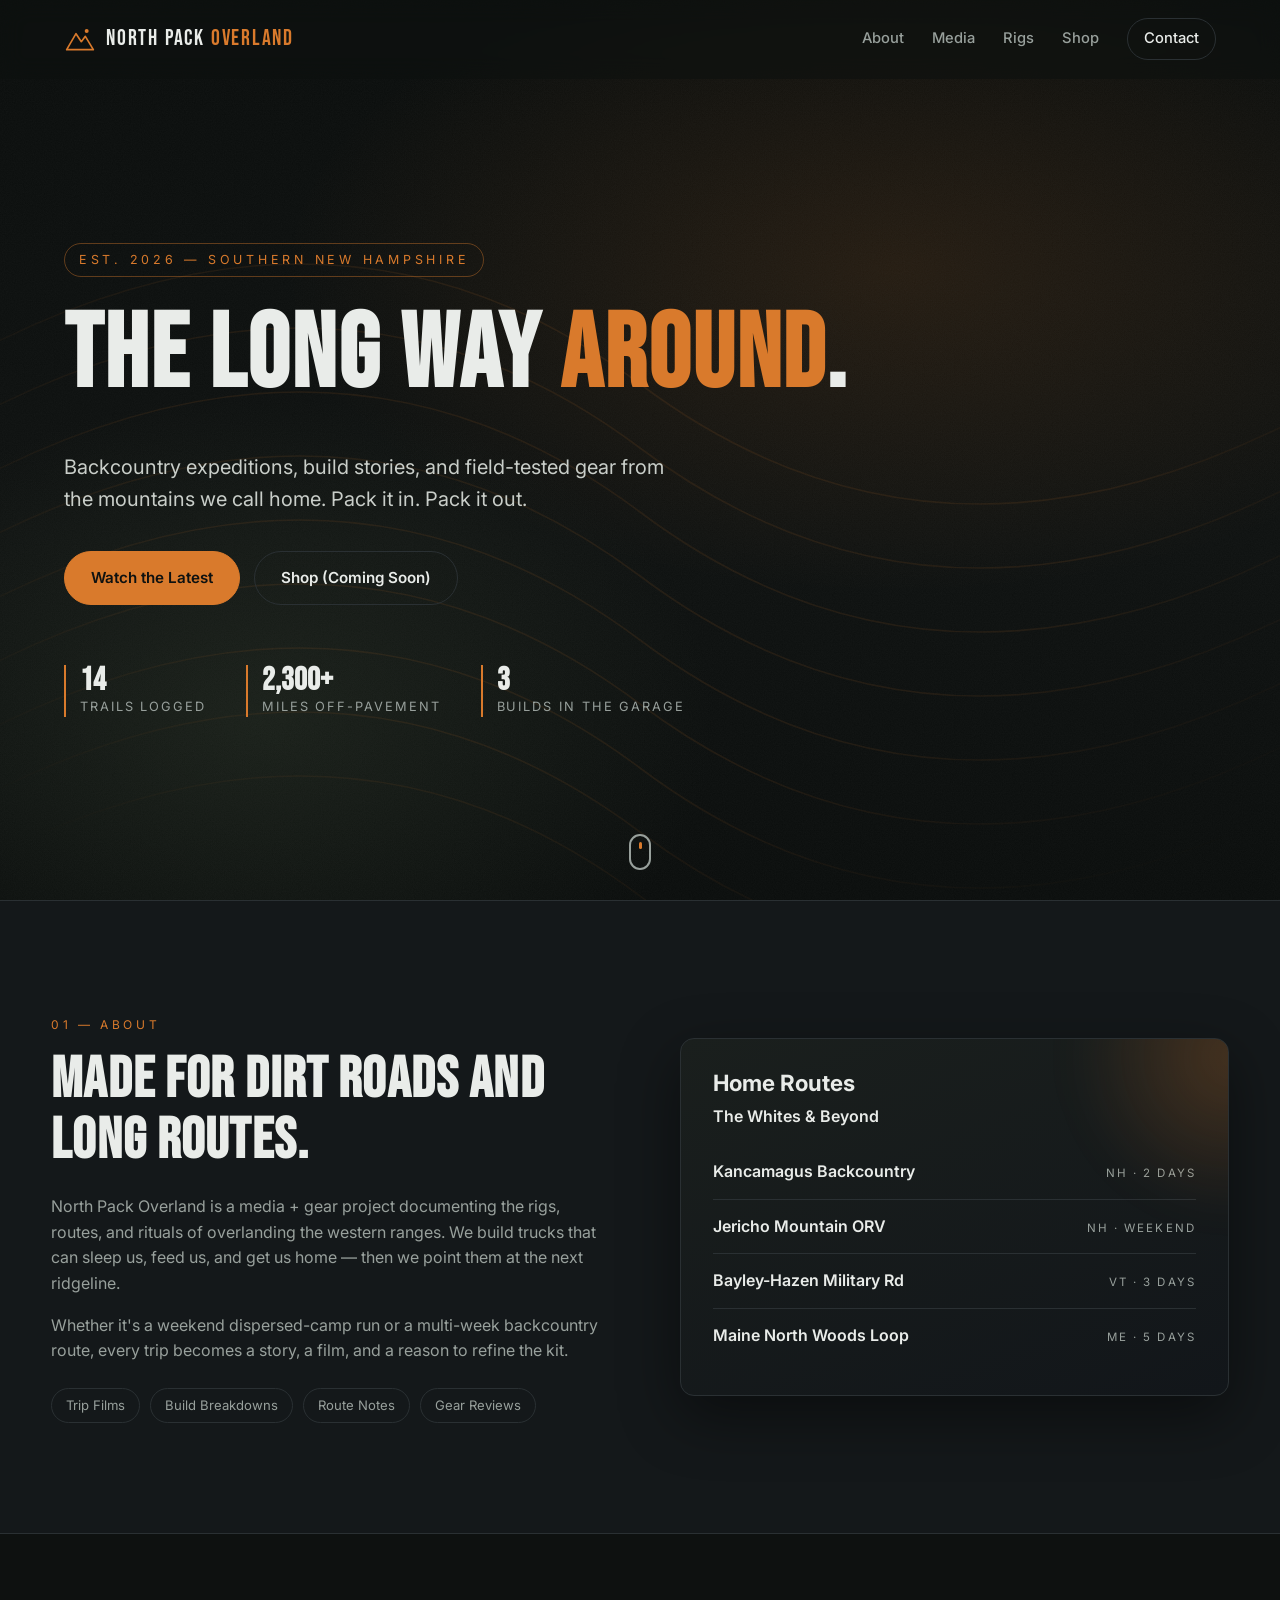
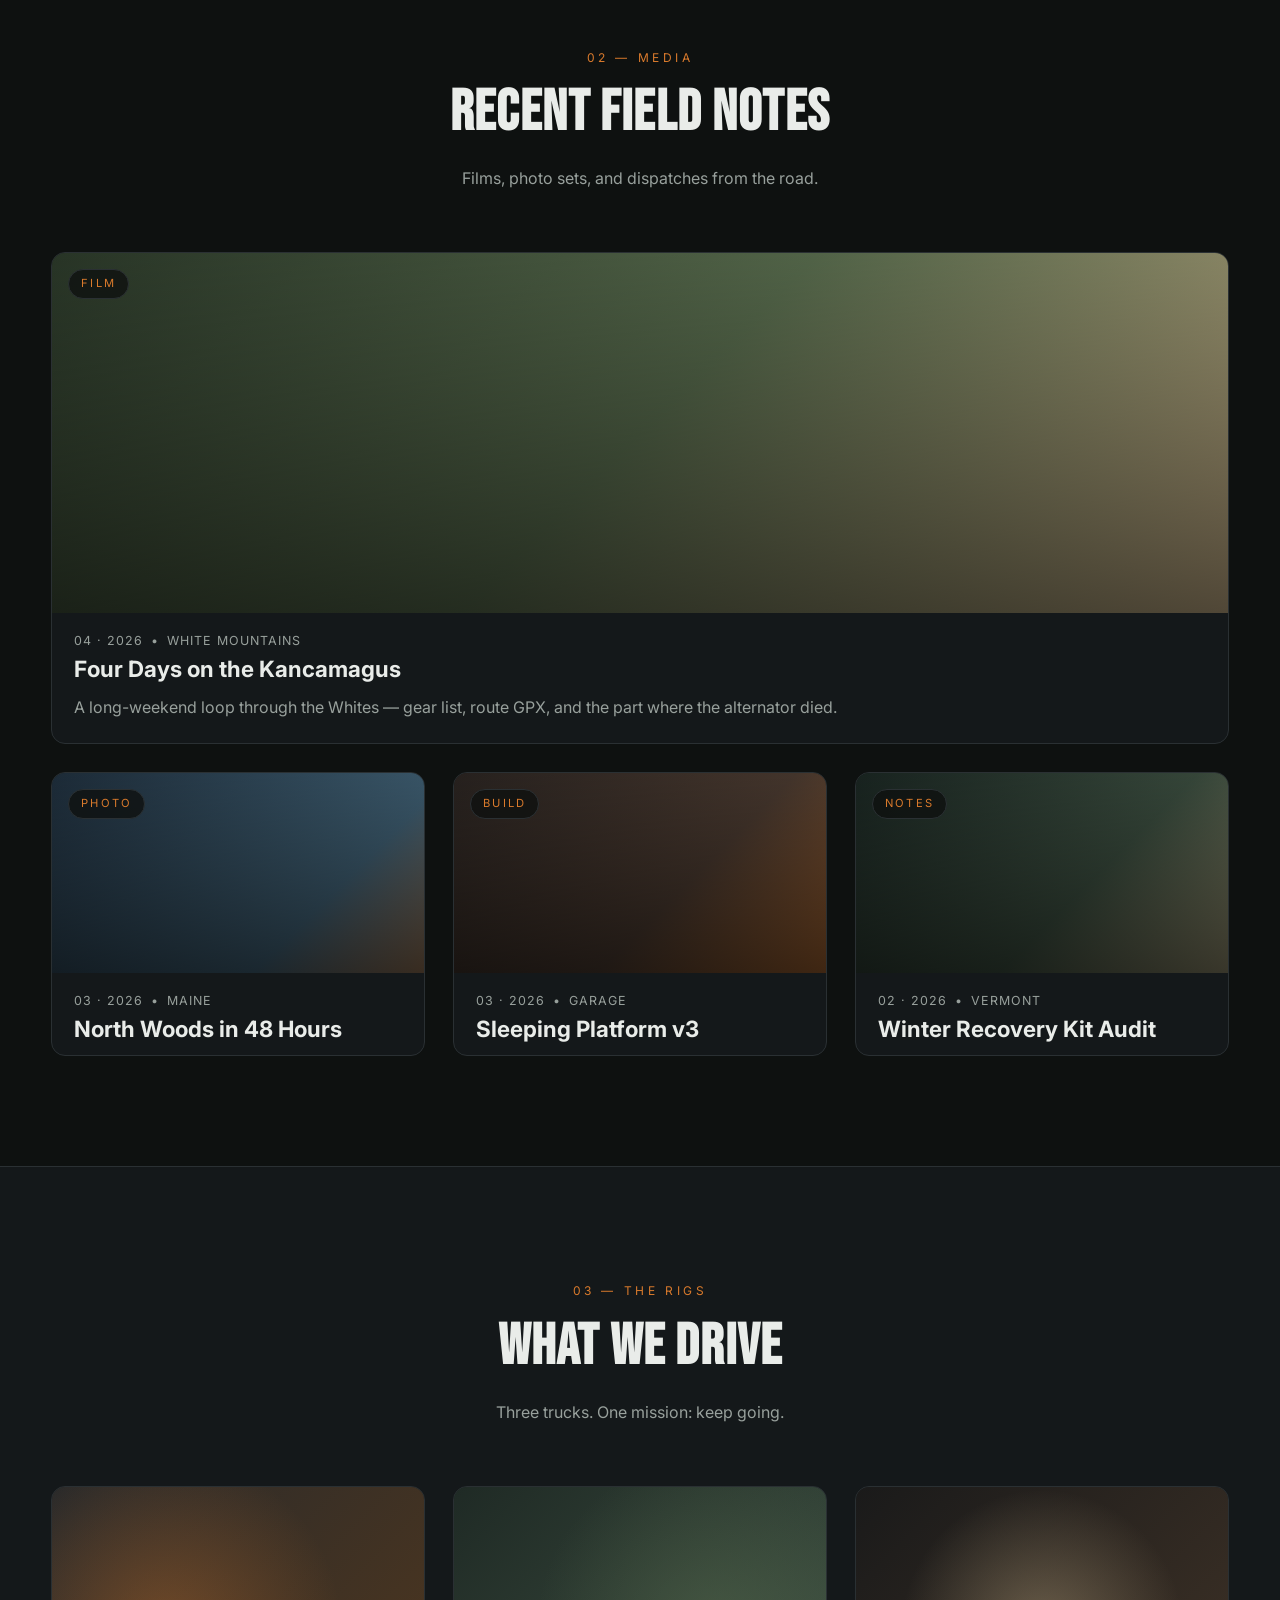
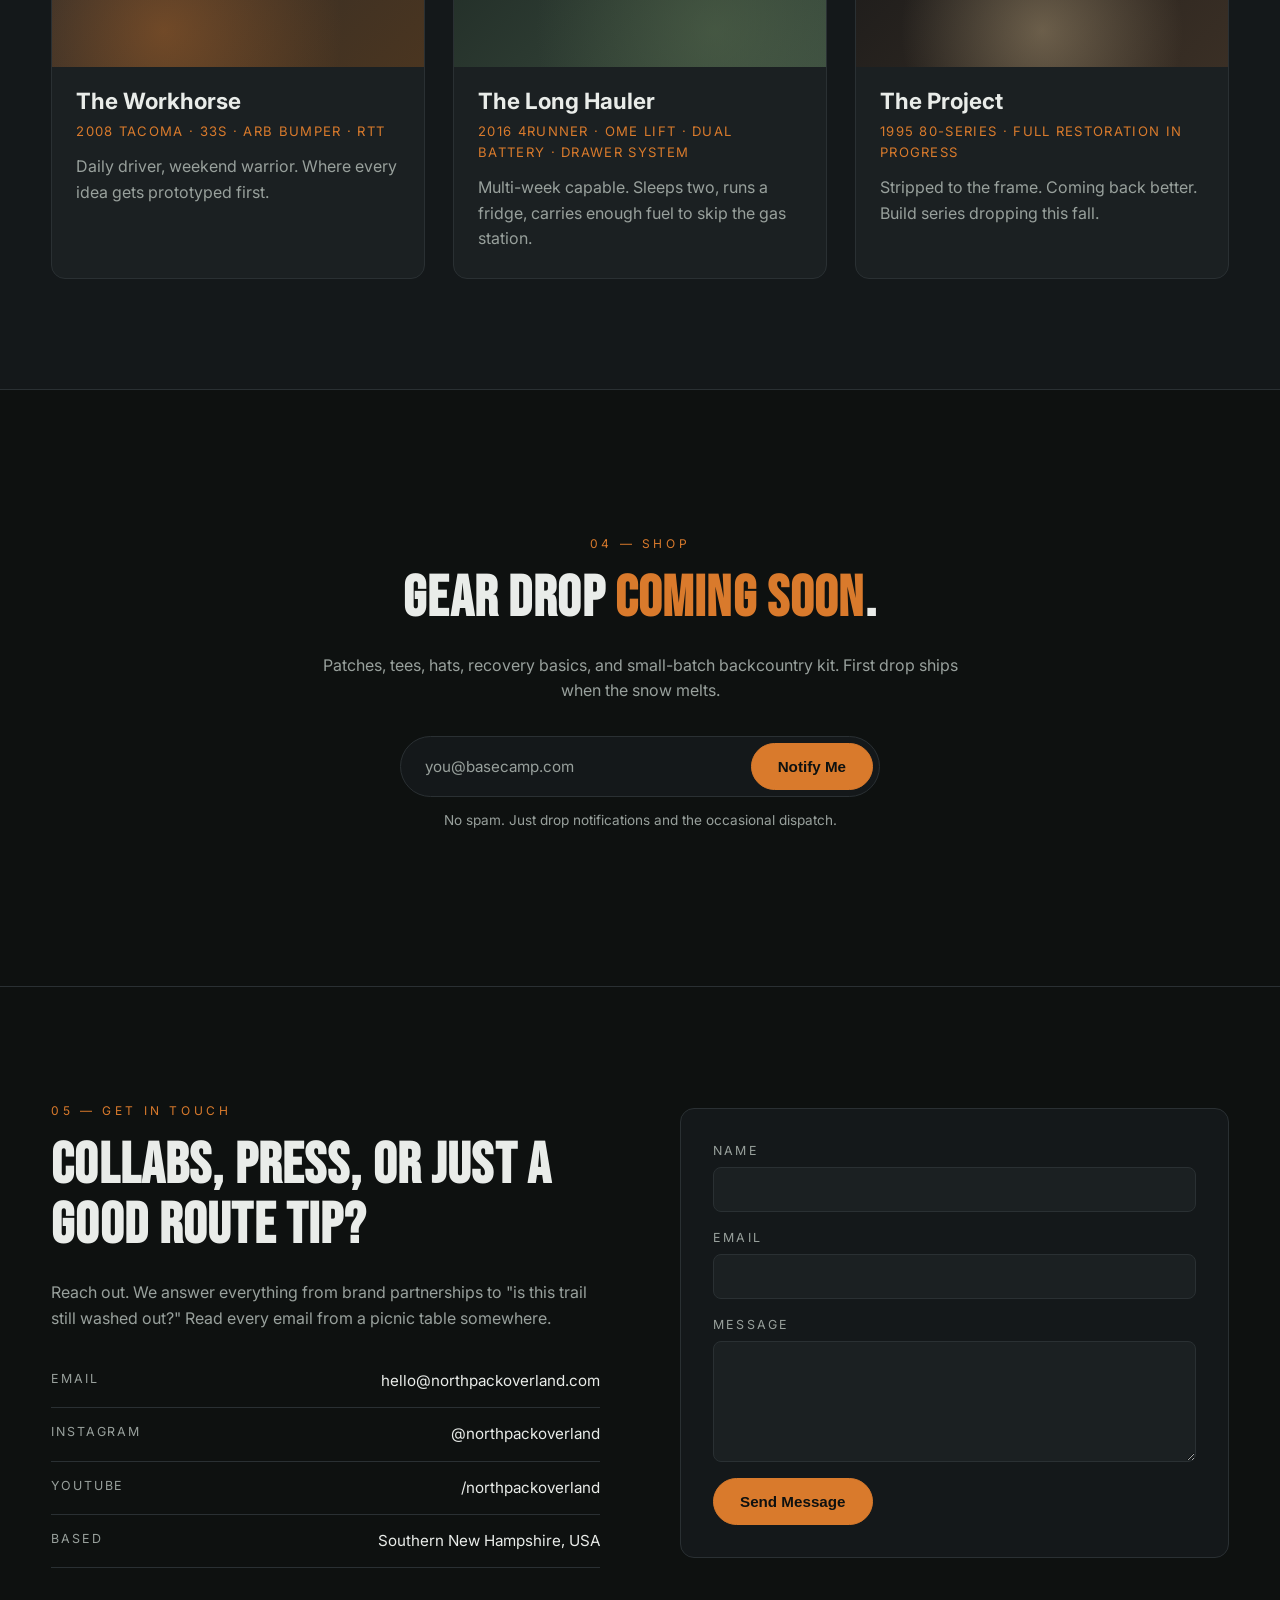
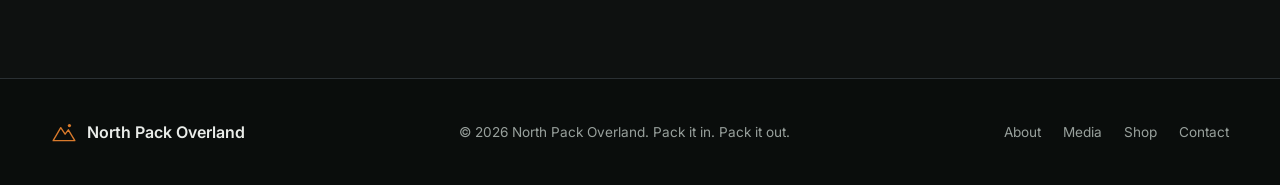
==== index.html @ 8a7bd1a6 "Replace live status card with static Home Routes list Remove the 'Currently Out On' card from the ab" ====
<!DOCTYPE html>
<html lang="en">
<head>
  <meta charset="UTF-8" />
  <meta name="viewport" content="width=device-width, initial-scale=1.0" />
  <title>North Pack Overland — Built for the Backcountry</title>
  <meta name="description" content="North Pack Overland — overlanding, offroad media, builds, and gear. Rigs built for the long way around." />
  <link rel="preconnect" href="https://fonts.googleapis.com">
  <link rel="preconnect" href="https://fonts.gstatic.com" crossorigin>
  <link href="https://fonts.googleapis.com/css2?family=Bebas+Neue&family=Inter:wght@400;500;600;700&display=swap" rel="stylesheet">
  <link rel="stylesheet" href="styles.css" />
</head>
<body>
  <header class="nav">
    <a href="#top" class="brand">
      <svg class="brand-mark" viewBox="0 0 48 48" aria-hidden="true">
        <polygon points="4,40 18,16 26,28 32,20 44,40" fill="none" stroke="currentColor" stroke-width="2.5" stroke-linejoin="round"/>
        <circle cx="34" cy="12" r="3" fill="currentColor"/>
      </svg>
      <span class="brand-text">North Pack <em>Overland</em></span>
    </a>
    <nav class="nav-links">
      <a href="#about">About</a>
      <a href="#media">Media</a>
      <a href="#rigs">Rigs</a>
      <a href="#shop">Shop</a>
      <a href="#contact" class="nav-cta">Contact</a>
    </nav>
    <button class="nav-toggle" aria-label="Toggle navigation" aria-expanded="false">
      <span></span><span></span><span></span>
    </button>
  </header>

  <main id="top">
    <section class="hero">
      <div class="hero-topo" aria-hidden="true"></div>
      <div class="hero-grain" aria-hidden="true"></div>
      <div class="hero-inner">
        <span class="eyebrow">Est. 2026 — Southern New Hampshire</span>
        <h1>The long way <span class="accent">around</span>.</h1>
        <p class="lede">
          Backcountry expeditions, build stories, and field-tested gear from the
          mountains we call home. Pack it in. Pack it out.
        </p>
        <div class="hero-cta">
          <a href="#media" class="btn btn-primary">Watch the Latest</a>
          <a href="#shop" class="btn btn-ghost">Shop (Coming Soon)</a>
        </div>
        <div class="hero-stats">
          <div><strong>14</strong><span>Trails Logged</span></div>
          <div><strong>2,300+</strong><span>Miles Off-Pavement</span></div>
          <div><strong>3</strong><span>Builds in the Garage</span></div>
        </div>
      </div>
      <a href="#about" class="scroll-cue" aria-label="Scroll down">
        <span></span>
      </a>
    </section>

    <section id="about" class="about">
      <div class="container two-col">
        <div>
          <span class="section-tag">01 — About</span>
          <h2>Made for dirt roads and long routes.</h2>
          <p>
            North Pack Overland is a media + gear project documenting the
            rigs, routes, and rituals of overlanding the western ranges.
            We build trucks that can sleep us, feed us, and get us home —
            then we point them at the next ridgeline.
          </p>
          <p>
            Whether it's a weekend dispersed-camp run or a multi-week
            backcountry route, every trip becomes a story, a film, and a
            reason to refine the kit.
          </p>
          <ul class="pill-list">
            <li>Trip Films</li>
            <li>Build Breakdowns</li>
            <li>Route Notes</li>
            <li>Gear Reviews</li>
          </ul>
        </div>
        <div class="about-card">
          <div class="card-glow"></div>
          <h3>Home Routes</h3>
          <p class="card-route">The Whites &amp; Beyond</p>
          <ul class="route-list">
            <li>
              <span class="route-name">Kancamagus Backcountry</span>
              <span class="route-meta">NH · 2 days</span>
            </li>
            <li>
              <span class="route-name">Jericho Mountain ORV</span>
              <span class="route-meta">NH · weekend</span>
            </li>
            <li>
              <span class="route-name">Bayley-Hazen Military Rd</span>
              <span class="route-meta">VT · 3 days</span>
            </li>
            <li>
              <span class="route-name">Maine North Woods Loop</span>
              <span class="route-meta">ME · 5 days</span>
            </li>
          </ul>
        </div>
      </div>
    </section>

    <section id="media" class="media">
      <div class="container">
        <div class="section-head">
          <span class="section-tag">02 — Media</span>
          <h2>Recent Field Notes</h2>
          <p>Films, photo sets, and dispatches from the road.</p>
        </div>
        <div class="media-grid">
          <article class="media-card feat">
            <div class="media-thumb thumb-1"><span class="badge">Film</span></div>
            <div class="media-meta">
              <span>04 · 2026</span><span>•</span><span>White Mountains</span>
            </div>
            <h3>Four Days on the Kancamagus</h3>
            <p>A long-weekend loop through the Whites — gear list, route GPX, and the part where the alternator died.</p>
          </article>
          <article class="media-card">
            <div class="media-thumb thumb-2"><span class="badge">Photo</span></div>
            <div class="media-meta"><span>03 · 2026</span><span>•</span><span>Maine</span></div>
            <h3>North Woods in 48 Hours</h3>
          </article>
          <article class="media-card">
            <div class="media-thumb thumb-3"><span class="badge">Build</span></div>
            <div class="media-meta"><span>03 · 2026</span><span>•</span><span>Garage</span></div>
            <h3>Sleeping Platform v3</h3>
          </article>
          <article class="media-card">
            <div class="media-thumb thumb-4"><span class="badge">Notes</span></div>
            <div class="media-meta"><span>02 · 2026</span><span>•</span><span>Vermont</span></div>
            <h3>Winter Recovery Kit Audit</h3>
          </article>
        </div>
      </div>
    </section>

    <section id="rigs" class="rigs">
      <div class="container">
        <div class="section-head">
          <span class="section-tag">03 — The Rigs</span>
          <h2>What We Drive</h2>
          <p>Three trucks. One mission: keep going.</p>
        </div>
        <div class="rigs-grid">
          <article class="rig">
            <div class="rig-art rig-art-1"></div>
            <h3>The Workhorse</h3>
            <p class="rig-spec">2008 Tacoma · 33s · ARB Bumper · RTT</p>
            <p>Daily driver, weekend warrior. Where every idea gets prototyped first.</p>
          </article>
          <article class="rig">
            <div class="rig-art rig-art-2"></div>
            <h3>The Long Hauler</h3>
            <p class="rig-spec">2016 4Runner · OME Lift · Dual Battery · Drawer System</p>
            <p>Multi-week capable. Sleeps two, runs a fridge, carries enough fuel to skip the gas station.</p>
          </article>
          <article class="rig">
            <div class="rig-art rig-art-3"></div>
            <h3>The Project</h3>
            <p class="rig-spec">1995 80-Series · Full Restoration In Progress</p>
            <p>Stripped to the frame. Coming back better. Build series dropping this fall.</p>
          </article>
        </div>
      </div>
    </section>

    <section id="shop" class="shop">
      <div class="container">
        <div class="shop-inner">
          <span class="section-tag">04 — Shop</span>
          <h2>Gear Drop <span class="accent">Coming Soon</span>.</h2>
          <p>
            Patches, tees, hats, recovery basics, and small-batch
            backcountry kit. First drop ships when the snow melts.
          </p>
          <form class="signup" id="signup-form" novalidate>
            <label for="email-input" class="visually-hidden">Email</label>
            <input id="email-input" type="email" placeholder="you@basecamp.com" required />
            <button type="submit" class="btn btn-primary">Notify Me</button>
          </form>
          <p class="signup-note" id="signup-note">No spam. Just drop notifications and the occasional dispatch.</p>
        </div>
      </div>
    </section>

    <section id="contact" class="contact">
      <div class="container two-col">
        <div>
          <span class="section-tag">05 — Get In Touch</span>
          <h2>Collabs, press, or just a good route tip?</h2>
          <p>
            Reach out. We answer everything from brand partnerships to
            "is this trail still washed out?" Read every email from a
            picnic table somewhere.
          </p>
          <ul class="contact-list">
            <li><span>Email</span><a href="mailto:hello@northpackoverland.com">hello@northpackoverland.com</a></li>
            <li><span>Instagram</span><a href="#">@northpackoverland</a></li>
            <li><span>YouTube</span><a href="#">/northpackoverland</a></li>
            <li><span>Based</span><span>Southern New Hampshire, USA</span></li>
          </ul>
        </div>
        <form class="contact-form" novalidate>
          <label>Name<input type="text" name="name" required /></label>
          <label>Email<input type="email" name="email" required /></label>
          <label>Message<textarea name="message" rows="5" required></textarea></label>
          <button type="submit" class="btn btn-primary">Send Message</button>
        </form>
      </div>
    </section>
  </main>

  <footer class="footer">
    <div class="container footer-inner">
      <div class="footer-brand">
        <svg class="brand-mark" viewBox="0 0 48 48" aria-hidden="true">
          <polygon points="4,40 18,16 26,28 32,20 44,40" fill="none" stroke="currentColor" stroke-width="2.5" stroke-linejoin="round"/>
          <circle cx="34" cy="12" r="3" fill="currentColor"/>
        </svg>
        <span>North Pack Overland</span>
      </div>
      <p>© <span id="year"></span> North Pack Overland. Pack it in. Pack it out.</p>
      <div class="footer-links">
        <a href="#about">About</a>
        <a href="#media">Media</a>
        <a href="#shop">Shop</a>
        <a href="#contact">Contact</a>
      </div>
    </div>
  </footer>

  <script src="script.js"></script>
</body>
</html>
---- styles.css ----
:root {
  --bg: #0e1110;
  --bg-2: #14181a;
  --bg-3: #1b2022;
  --line: #2a3033;
  --text: #e9ece9;
  --muted: #98a09c;
  --accent: #d97a2c;     /* trail orange */
  --accent-2: #c1632a;
  --moss: #5a6e4f;
  --sand: #c9b289;
  --shadow: 0 20px 60px rgba(0,0,0,0.45);
  --radius: 14px;
}

* { box-sizing: border-box; }
html, body { margin: 0; padding: 0; }
html { scroll-behavior: smooth; }
body {
  font-family: 'Inter', system-ui, -apple-system, Segoe UI, Roboto, sans-serif;
  background: var(--bg);
  color: var(--text);
  line-height: 1.6;
  -webkit-font-smoothing: antialiased;
  overflow-x: hidden;
}

img { max-width: 100%; display: block; }
a { color: inherit; text-decoration: none; }
.visually-hidden {
  position: absolute; width: 1px; height: 1px; padding: 0;
  margin: -1px; overflow: hidden; clip: rect(0,0,0,0); border: 0;
}

h1, h2, h3 {
  font-family: 'Bebas Neue', 'Inter', sans-serif;
  letter-spacing: 0.02em;
  line-height: 1.05;
  margin: 0 0 0.4em;
}
h1 { font-size: clamp(3rem, 9vw, 6.5rem); }
h2 { font-size: clamp(2rem, 5vw, 3.6rem); }
h3 { font-size: 1.4rem; font-family: 'Inter', sans-serif; font-weight: 700; letter-spacing: 0; }
p { color: var(--muted); }
.accent { color: var(--accent); }

.container { width: min(1200px, 92%); margin: 0 auto; }

/* ---------- NAV ---------- */
.nav {
  position: fixed; top: 0; left: 0; right: 0; z-index: 50;
  display: flex; align-items: center; justify-content: space-between;
  padding: 18px 5%;
  backdrop-filter: blur(12px);
  background: rgba(14,17,16,0.55);
  border-bottom: 1px solid transparent;
  transition: border-color .25s, background .25s;
}
.nav.scrolled {
  background: rgba(14,17,16,0.85);
  border-bottom-color: var(--line);
}
.brand { display: flex; align-items: center; gap: 10px; color: var(--text); }
.brand-mark { width: 32px; height: 32px; color: var(--accent); }
.brand-text {
  font-family: 'Bebas Neue', sans-serif;
  font-size: 1.4rem;
  letter-spacing: 0.08em;
}
.brand-text em { color: var(--accent); font-style: normal; }
.nav-links { display: flex; gap: 28px; align-items: center; }
.nav-links a {
  font-size: 0.92rem; color: var(--muted);
  font-weight: 500; transition: color .2s;
}
.nav-links a:hover { color: var(--text); }
.nav-cta {
  border: 1px solid var(--line);
  padding: 8px 16px; border-radius: 999px;
  color: var(--text) !important;
}
.nav-cta:hover { border-color: var(--accent); color: var(--accent) !important; }

.nav-toggle {
  display: none; background: none; border: 0; cursor: pointer;
  width: 36px; height: 36px; flex-direction: column; gap: 5px;
  justify-content: center; align-items: center; padding: 0;
}
.nav-toggle span {
  display: block; width: 22px; height: 2px; background: var(--text);
  transition: transform .25s, opacity .25s;
}

/* ---------- HERO ---------- */
.hero {
  position: relative; min-height: 100vh;
  display: flex; align-items: center;
  padding: 140px 5% 80px;
  overflow: hidden;
  background:
    radial-gradient(80% 60% at 70% 30%, rgba(217,122,44,0.12), transparent 60%),
    radial-gradient(60% 60% at 20% 80%, rgba(90,110,79,0.18), transparent 60%),
    linear-gradient(180deg, #0a0d0c 0%, #0e1110 60%, #0a0d0c 100%);
}
.hero-topo {
  position: absolute; inset: 0;
  background-image: url("data:image/svg+xml;utf8,<svg xmlns='http://www.w3.org/2000/svg' width='800' height='800' viewBox='0 0 800 800'><g fill='none' stroke='%23d97a2c' stroke-width='1' opacity='0.18'><path d='M-50,400 Q200,250 400,400 T850,400'/><path d='M-50,440 Q200,290 400,440 T850,440'/><path d='M-50,480 Q200,330 400,480 T850,480'/><path d='M-50,520 Q200,370 400,520 T850,520'/><path d='M-50,560 Q200,410 400,560 T850,560'/><path d='M-50,360 Q200,210 400,360 T850,360'/><path d='M-50,320 Q200,170 400,320 T850,320'/><path d='M-50,280 Q200,130 400,280 T850,280'/><path d='M-50,240 Q200,90 400,240 T850,240'/></g></svg>");
  background-size: cover;
  opacity: 0.55;
  pointer-events: none;
  mask-image: radial-gradient(ellipse at center, black 50%, transparent 90%);
}
.hero-grain {
  position: absolute; inset: 0; pointer-events: none;
  background-image: url("data:image/svg+xml;utf8,<svg xmlns='http://www.w3.org/2000/svg' width='180' height='180'><filter id='n'><feTurbulence type='fractalNoise' baseFrequency='0.9' numOctaves='2' stitchTiles='stitch'/><feColorMatrix values='0 0 0 0 1  0 0 0 0 1  0 0 0 0 1  0 0 0 0.06 0'/></filter><rect width='100%' height='100%' filter='url(%23n)'/></svg>");
  opacity: 0.5;
}
.hero-inner { position: relative; z-index: 1; max-width: 900px; }
.eyebrow {
  display: inline-block;
  font-size: 0.78rem; letter-spacing: 0.3em; text-transform: uppercase;
  color: var(--accent);
  padding: 6px 14px;
  border: 1px solid rgba(217,122,44,0.4);
  border-radius: 999px;
  margin-bottom: 24px;
}
.lede {
  font-size: clamp(1.05rem, 1.6vw, 1.25rem);
  max-width: 620px;
  margin: 1.2rem 0 2.2rem;
  color: #c9cec9;
}
.hero-cta { display: flex; gap: 14px; flex-wrap: wrap; }

.btn {
  display: inline-block;
  padding: 14px 26px;
  font-weight: 600;
  font-size: 0.95rem;
  border-radius: 999px;
  border: 1px solid transparent;
  cursor: pointer;
  transition: transform .15s, background .2s, border-color .2s, color .2s;
  text-align: center;
}
.btn-primary {
  background: var(--accent);
  color: #0e1110;
  border-color: var(--accent);
}
.btn-primary:hover { background: var(--accent-2); border-color: var(--accent-2); transform: translateY(-1px); }
.btn-ghost {
  background: transparent;
  color: var(--text);
  border-color: var(--line);
}
.btn-ghost:hover { border-color: var(--text); }

.hero-stats {
  margin-top: 60px;
  display: flex; gap: 40px; flex-wrap: wrap;
}
.hero-stats div {
  display: flex; flex-direction: column;
  border-left: 2px solid var(--accent);
  padding-left: 14px;
}
.hero-stats strong {
  font-family: 'Bebas Neue', sans-serif;
  font-size: 2rem; color: var(--text); line-height: 1;
}
.hero-stats span { font-size: 0.8rem; color: var(--muted); letter-spacing: 0.15em; text-transform: uppercase; }

.scroll-cue {
  position: absolute; bottom: 30px; left: 50%; transform: translateX(-50%);
  width: 22px; height: 36px; border: 2px solid var(--muted);
  border-radius: 14px; display: block;
}
.scroll-cue span {
  display: block; width: 3px; height: 7px; background: var(--accent);
  border-radius: 2px; margin: 6px auto;
  animation: cue 1.6s infinite;
}
@keyframes cue {
  0% { transform: translateY(0); opacity: 1; }
  80% { transform: translateY(12px); opacity: 0; }
  100% { opacity: 0; }
}

/* ---------- SECTIONS ---------- */
section { padding: 110px 0; position: relative; }
.section-tag {
  display: inline-block;
  font-size: 0.75rem; letter-spacing: 0.3em; text-transform: uppercase;
  color: var(--accent); margin-bottom: 16px;
}
.section-head { text-align: center; max-width: 640px; margin: 0 auto 60px; }

.two-col {
  display: grid; grid-template-columns: 1fr 1fr; gap: 80px; align-items: center;
}

/* About */
.about { background: var(--bg-2); border-top: 1px solid var(--line); border-bottom: 1px solid var(--line); }
.pill-list { list-style: none; padding: 0; margin: 24px 0 0; display: flex; flex-wrap: wrap; gap: 10px; }
.pill-list li {
  font-size: 0.82rem; padding: 6px 14px; border: 1px solid var(--line);
  border-radius: 999px; color: var(--muted);
}
.about-card {
  position: relative;
  background: linear-gradient(160deg, #1a1f1d 0%, #12161a 100%);
  border: 1px solid var(--line);
  border-radius: var(--radius);
  padding: 32px;
  box-shadow: var(--shadow);
  overflow: hidden;
}
.card-glow {
  position: absolute; top: -40%; right: -30%;
  width: 320px; height: 320px;
  background: radial-gradient(circle, rgba(217,122,44,0.25), transparent 70%);
  filter: blur(20px);
}
.card-route { color: var(--text); font-weight: 600; margin: 4px 0 16px; }
.card-meter {
  width: 100%; height: 6px; background: var(--bg-3); border-radius: 4px; overflow: hidden;
}
.card-meter-bar {
  width: var(--p); height: 100%;
  background: linear-gradient(90deg, var(--accent), var(--sand));
  border-radius: 4px;
}
.card-stats {
  display: grid; grid-template-columns: 1fr 1fr; gap: 20px;
  margin: 28px 0 0;
}
.card-stats div { border-top: 1px solid var(--line); padding-top: 12px; }
.card-stats dt { font-size: 0.72rem; letter-spacing: 0.2em; text-transform: uppercase; color: var(--muted); }
.card-stats dd { margin: 4px 0 0; font-weight: 600; color: var(--text); }

.route-list { list-style: none; padding: 0; margin: 8px 0 0; }
.route-list li {
  display: flex; justify-content: space-between; align-items: baseline;
  gap: 16px; padding: 14px 0;
  border-bottom: 1px solid var(--line);
}
.route-list li:last-child { border-bottom: 0; }
.route-name { color: var(--text); font-weight: 600; }
.route-meta {
  font-size: 0.72rem; letter-spacing: 0.18em; text-transform: uppercase;
  color: var(--muted); white-space: nowrap;
}

/* Media */
.media-grid {
  display: grid;
  grid-template-columns: repeat(3, 1fr);
  gap: 28px;
}
.media-card {
  background: var(--bg-2);
  border: 1px solid var(--line);
  border-radius: var(--radius);
  overflow: hidden;
  transition: transform .25s, border-color .25s;
}
.media-card:hover { transform: translateY(-4px); border-color: var(--accent); }
.media-card.feat { grid-column: span 3; }
.media-card.feat .media-thumb { height: 360px; }
.media-thumb {
  position: relative; height: 200px;
  background-size: cover; background-position: center;
}
.thumb-1 { background:
  linear-gradient(180deg, rgba(0,0,0,0.1), rgba(0,0,0,0.6)),
  linear-gradient(135deg, #2c3a2a 0%, #5a6e4f 50%, #c9b289 100%); }
.thumb-2 { background:
  linear-gradient(180deg, rgba(0,0,0,0.1), rgba(0,0,0,0.6)),
  linear-gradient(135deg, #1f2f3d 0%, #406074 70%, #d97a2c 130%); }
.thumb-3 { background:
  linear-gradient(180deg, rgba(0,0,0,0.1), rgba(0,0,0,0.6)),
  linear-gradient(135deg, #2a2421 0%, #4a3a30 60%, #d97a2c 130%); }
.thumb-4 { background:
  linear-gradient(180deg, rgba(0,0,0,0.1), rgba(0,0,0,0.6)),
  linear-gradient(135deg, #1a2622 0%, #3b4d3f 60%, #c9b289 130%); }
.badge {
  position: absolute; top: 16px; left: 16px;
  background: rgba(14,17,16,0.8);
  color: var(--accent);
  padding: 5px 12px; border-radius: 999px;
  font-size: 0.7rem; letter-spacing: 0.2em; text-transform: uppercase;
  border: 1px solid var(--line);
}
.media-meta {
  display: flex; gap: 8px; padding: 18px 22px 0;
  font-size: 0.78rem; color: var(--muted); letter-spacing: 0.08em; text-transform: uppercase;
}
.media-card h3 { padding: 6px 22px; }
.media-card p { padding: 0 22px 22px; margin: 0; }

/* Rigs */
.rigs { background: var(--bg-2); border-top: 1px solid var(--line); border-bottom: 1px solid var(--line); }
.rigs-grid {
  display: grid; grid-template-columns: repeat(3, 1fr); gap: 28px;
}
.rig {
  background: var(--bg-3); border: 1px solid var(--line); border-radius: var(--radius);
  padding: 0 0 26px; overflow: hidden; transition: transform .25s, border-color .25s;
}
.rig:hover { transform: translateY(-4px); border-color: var(--accent); }
.rig-art {
  height: 180px; position: relative;
  background-size: cover; background-position: center;
}
.rig-art-1 { background:
  radial-gradient(circle at 30% 80%, rgba(217,122,44,0.35), transparent 60%),
  linear-gradient(135deg, #2a2a2a, #4a3520); }
.rig-art-2 { background:
  radial-gradient(circle at 70% 80%, rgba(90,110,79,0.45), transparent 60%),
  linear-gradient(135deg, #1f2a25, #3b4d3f); }
.rig-art-3 { background:
  radial-gradient(circle at 50% 80%, rgba(201,178,137,0.4), transparent 60%),
  linear-gradient(135deg, #1a1a1a, #3a2f25); }
.rig h3 { padding: 22px 24px 0; }
.rig-spec { padding: 0 24px; color: var(--accent); font-size: 0.82rem; letter-spacing: 0.1em; text-transform: uppercase; margin: 4px 0 12px; }
.rig p:not(.rig-spec) { padding: 0 24px; margin: 0; }

/* Shop */
.shop { text-align: center; padding: 140px 0; }
.shop-inner { max-width: 640px; margin: 0 auto; }
.signup {
  display: flex; gap: 10px; margin: 32px auto 12px;
  max-width: 480px;
  background: var(--bg-2);
  border: 1px solid var(--line);
  border-radius: 999px;
  padding: 6px;
}
.signup input {
  flex: 1; background: transparent; border: 0; outline: 0;
  color: var(--text); padding: 10px 18px; font-size: 0.95rem;
  font-family: inherit;
}
.signup input::placeholder { color: var(--muted); }
.signup-note { font-size: 0.85rem; color: var(--muted); }

/* Contact */
.contact { border-top: 1px solid var(--line); }
.contact-list { list-style: none; padding: 0; margin: 24px 0 0; }
.contact-list li {
  display: flex; justify-content: space-between;
  padding: 14px 0; border-bottom: 1px solid var(--line);
  font-size: 0.95rem;
}
.contact-list span:first-child {
  color: var(--muted); letter-spacing: 0.15em; text-transform: uppercase; font-size: 0.78rem;
}
.contact-list a { color: var(--text); }
.contact-list a:hover { color: var(--accent); }
.contact-form {
  display: flex; flex-direction: column; gap: 16px;
  background: var(--bg-2); border: 1px solid var(--line);
  padding: 32px; border-radius: var(--radius);
}
.contact-form label {
  display: flex; flex-direction: column; gap: 6px;
  font-size: 0.78rem; letter-spacing: 0.18em; text-transform: uppercase; color: var(--muted);
}
.contact-form input, .contact-form textarea {
  background: var(--bg-3); border: 1px solid var(--line); border-radius: 8px;
  padding: 12px 14px; color: var(--text); font-family: inherit; font-size: 0.95rem;
  transition: border-color .2s;
}
.contact-form input:focus, .contact-form textarea:focus { outline: 0; border-color: var(--accent); }
.contact-form button { align-self: flex-start; }

/* Footer */
.footer {
  border-top: 1px solid var(--line);
  padding: 40px 0;
  background: #0a0d0c;
}
.footer-inner {
  display: flex; align-items: center; justify-content: space-between;
  flex-wrap: wrap; gap: 20px;
}
.footer-brand { display: flex; align-items: center; gap: 10px; font-weight: 600; }
.footer-brand .brand-mark { width: 26px; height: 26px; }
.footer p { margin: 0; font-size: 0.85rem; }
.footer-links { display: flex; gap: 22px; }
.footer-links a { font-size: 0.85rem; color: var(--muted); }
.footer-links a:hover { color: var(--accent); }

/* Reveal animation */
.reveal { opacity: 0; transform: translateY(20px); transition: opacity .8s ease, transform .8s ease; }
.reveal.in { opacity: 1; transform: none; }

/* ---------- RESPONSIVE ---------- */
@media (max-width: 900px) {
  .nav-links {
    position: fixed; top: 70px; right: 5%; left: 5%;
    flex-direction: column; gap: 18px;
    background: rgba(14,17,16,0.97);
    border: 1px solid var(--line); border-radius: var(--radius);
    padding: 24px; transform: translateY(-12px);
    opacity: 0; pointer-events: none; transition: opacity .25s, transform .25s;
  }
  .nav-links.open { opacity: 1; transform: none; pointer-events: auto; }
  .nav-toggle { display: flex; }
  .two-col { grid-template-columns: 1fr; gap: 50px; }
  .media-grid, .rigs-grid { grid-template-columns: 1fr; }
  .media-card.feat { grid-column: auto; }
  .media-card.feat .media-thumb { height: 220px; }
  .hero-stats { gap: 26px; }
  section { padding: 80px 0; }
  .signup { flex-direction: column; border-radius: var(--radius); padding: 12px; }
  .signup .btn { width: 100%; }
}
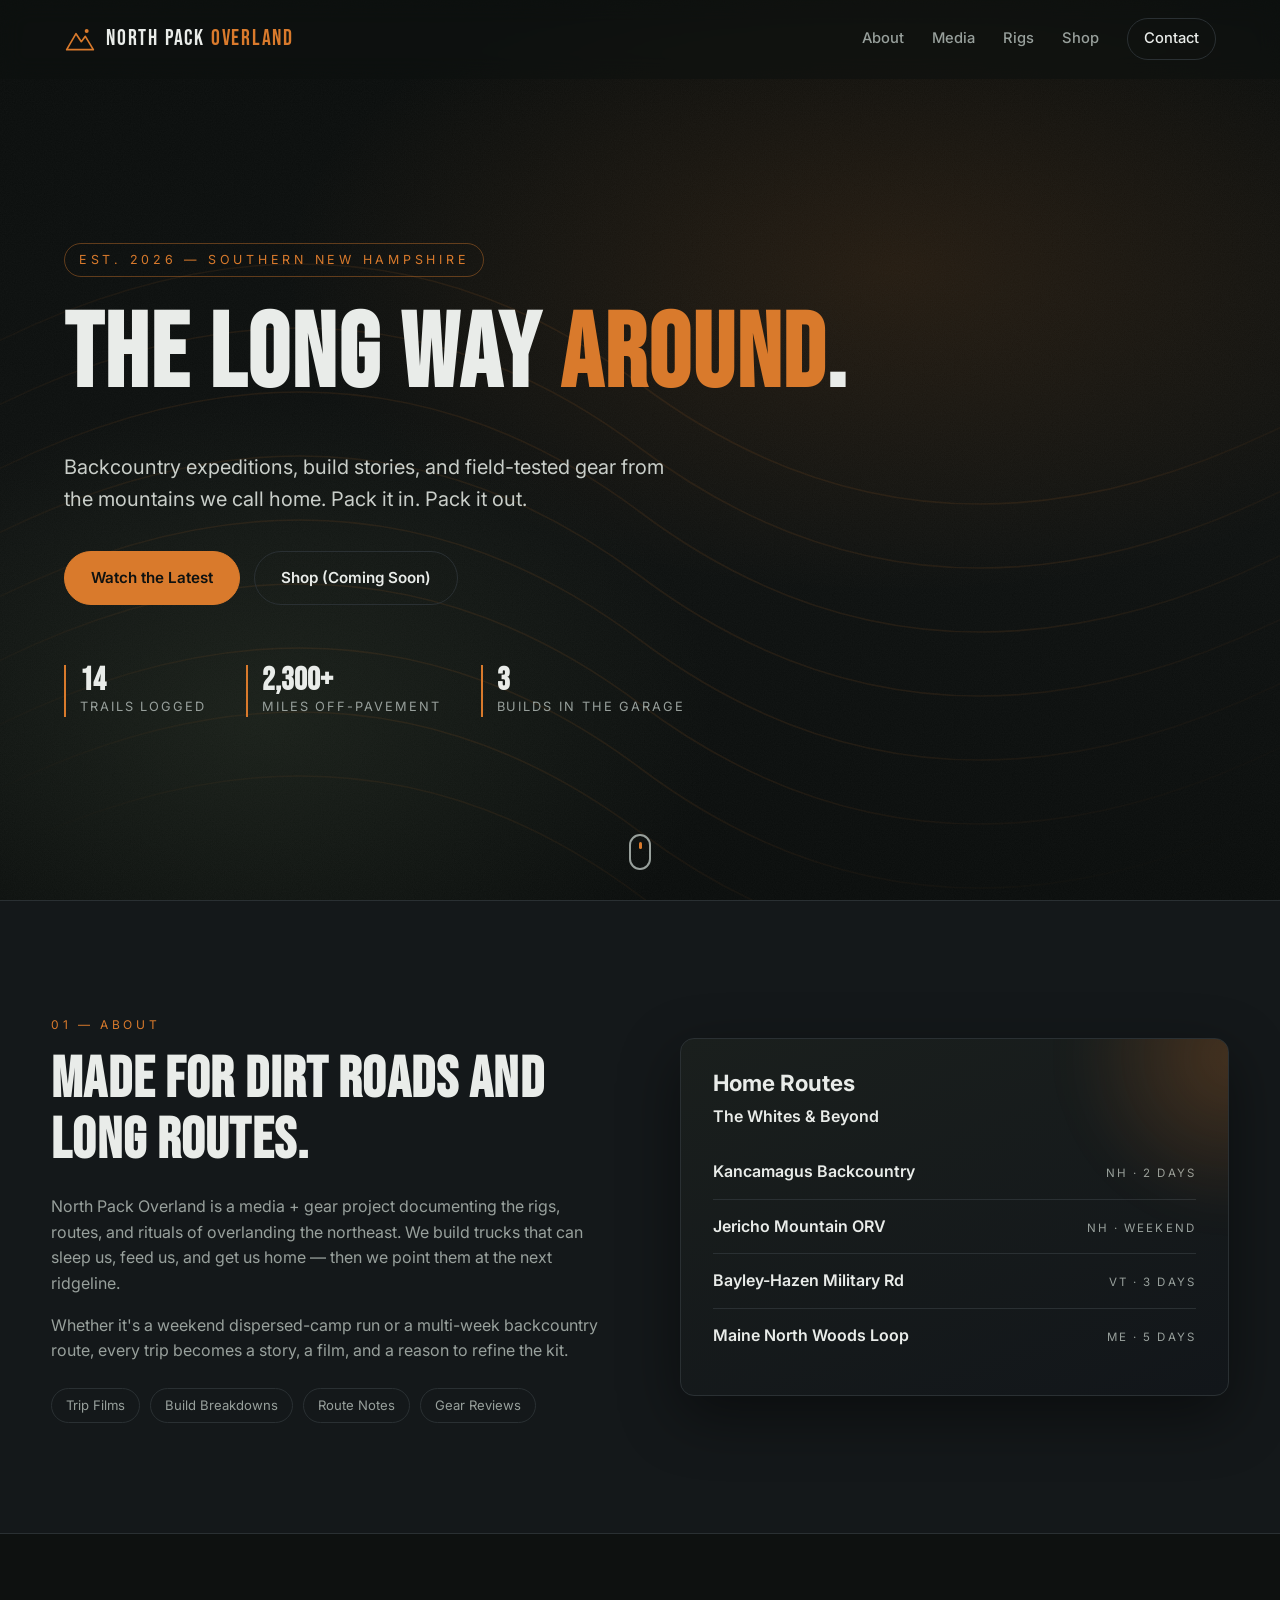
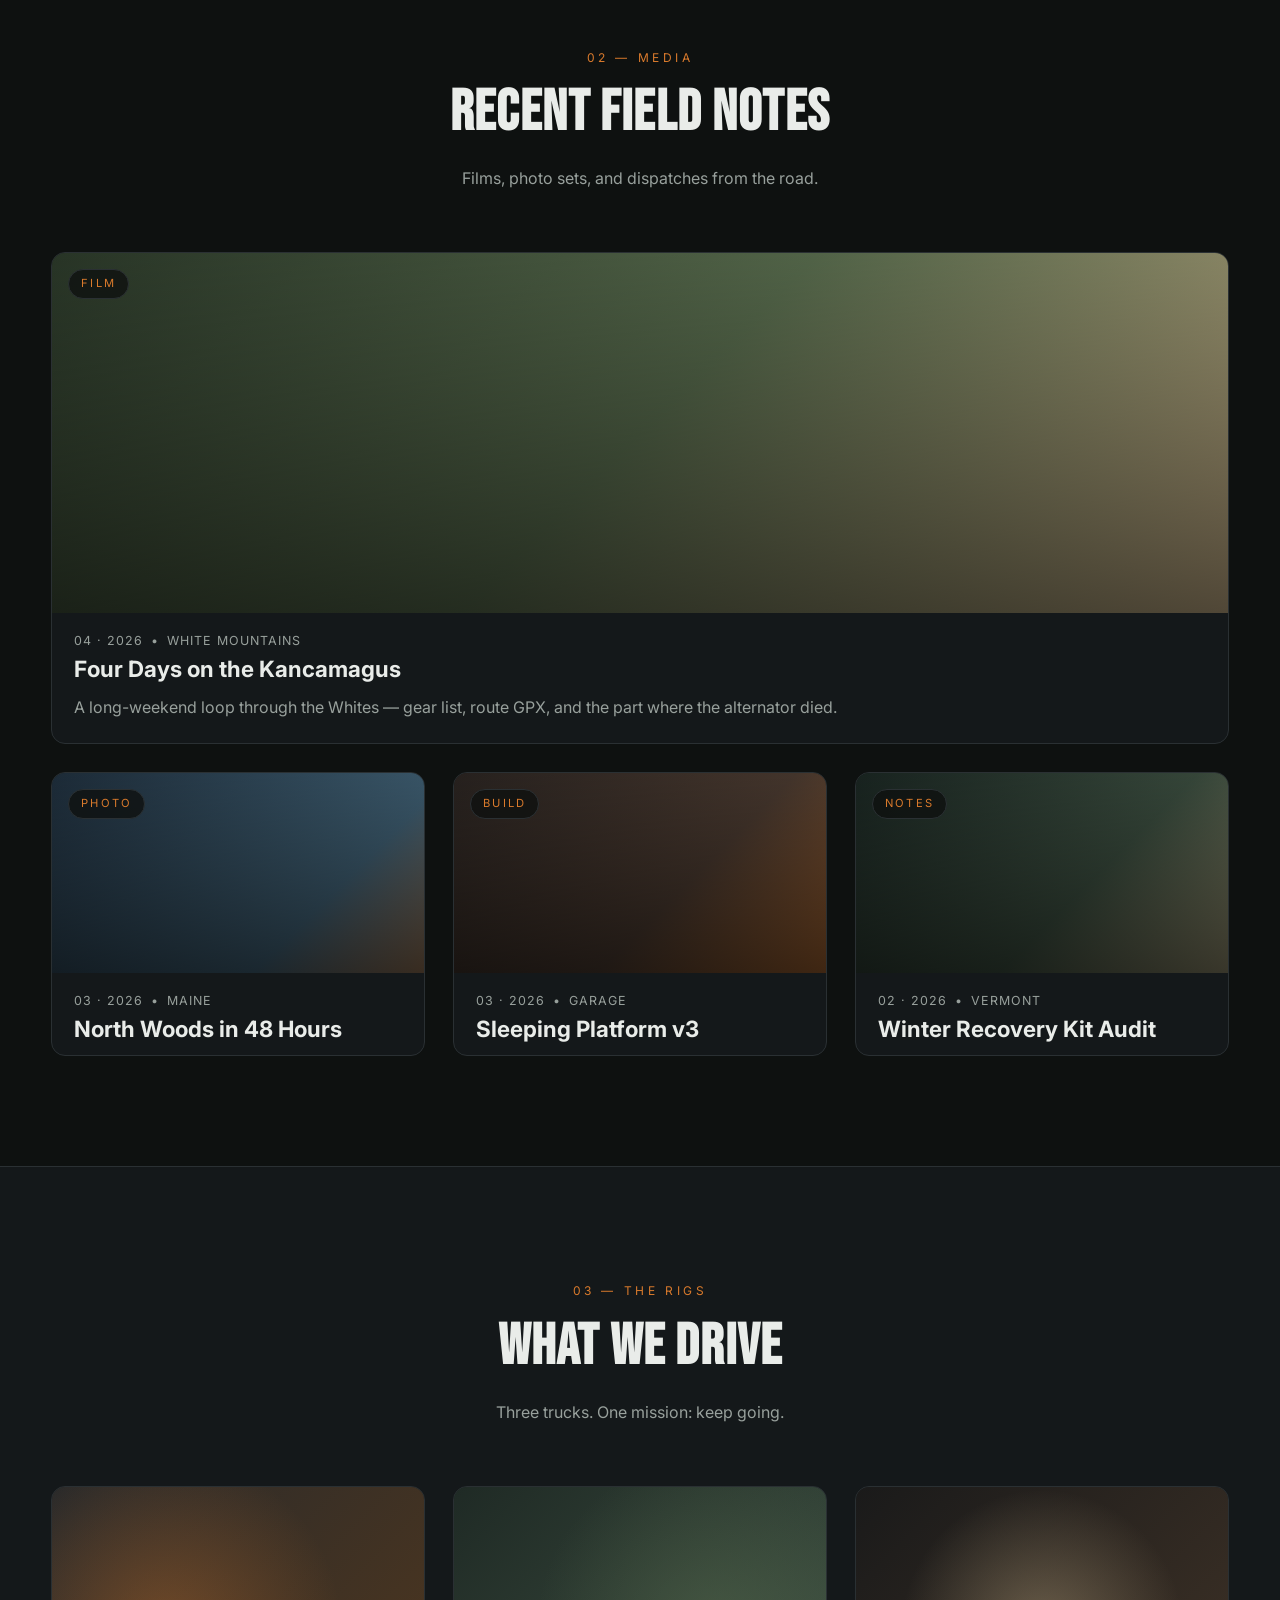
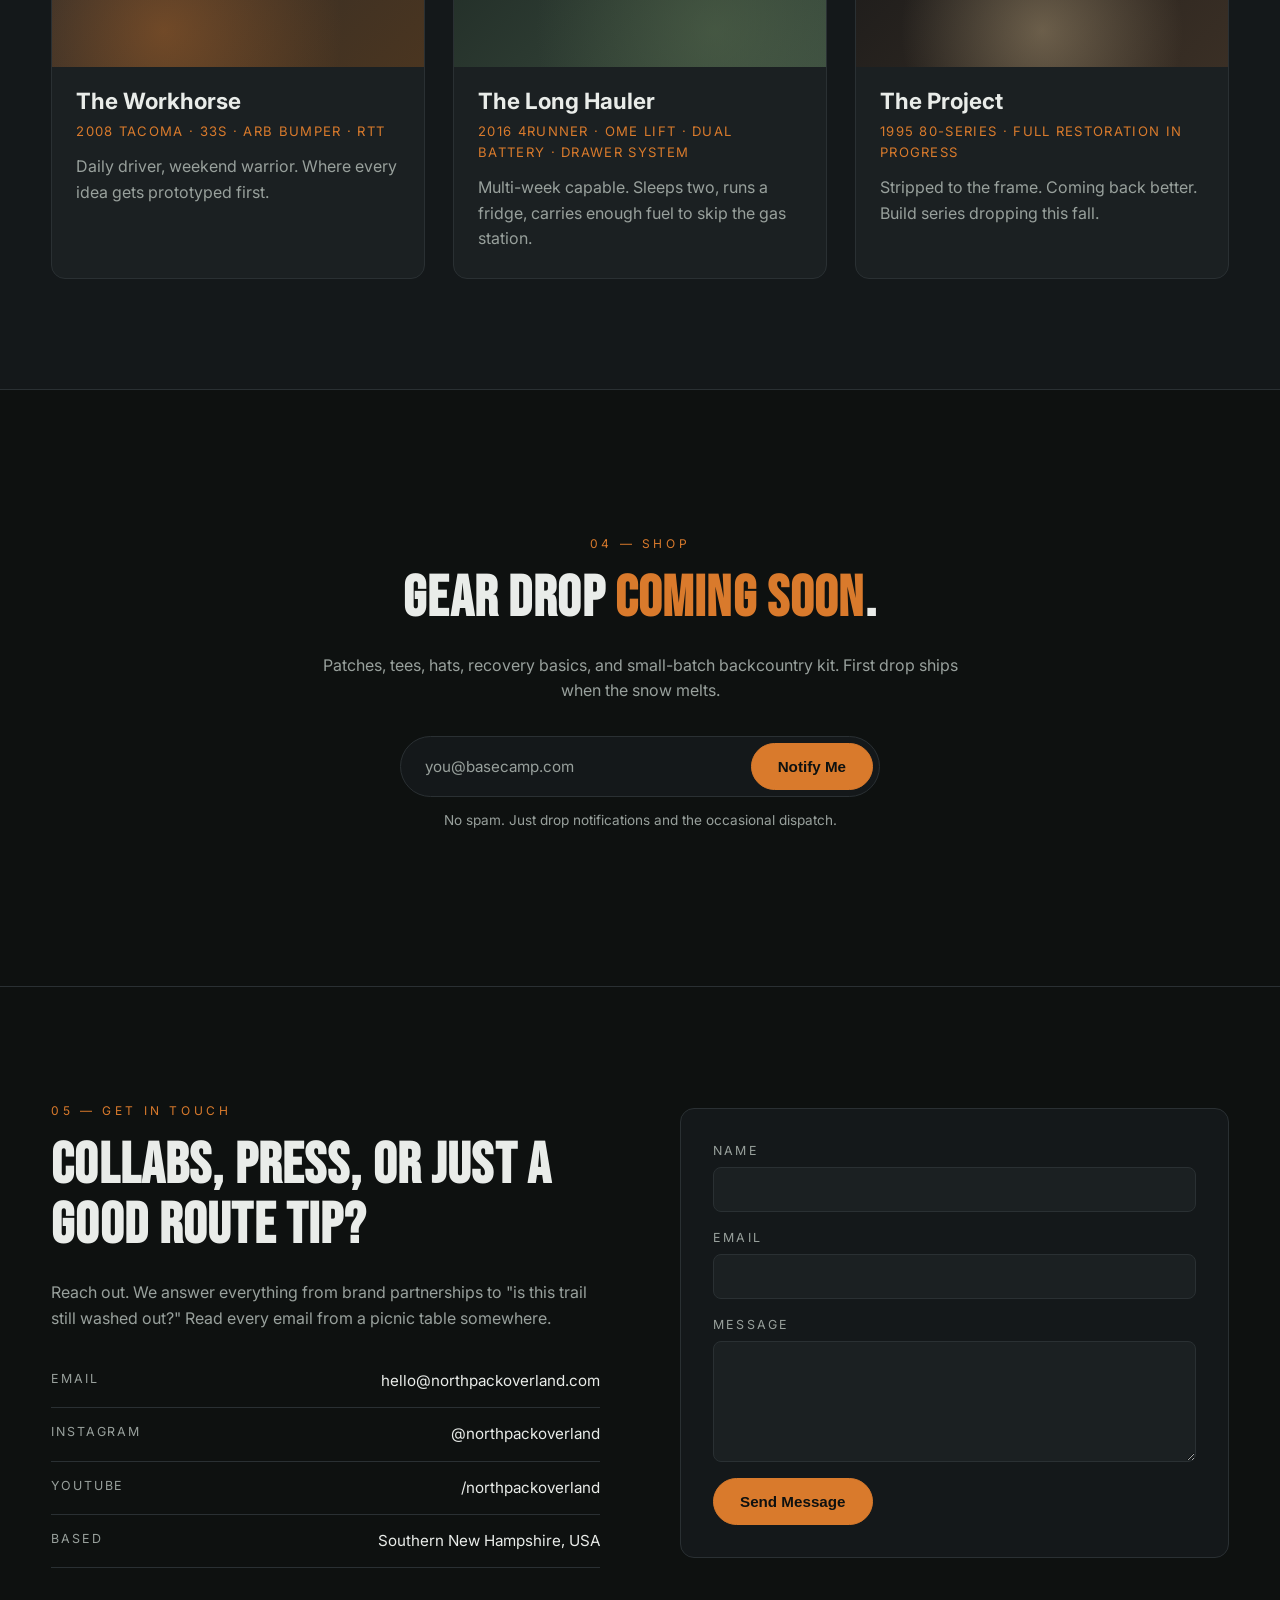
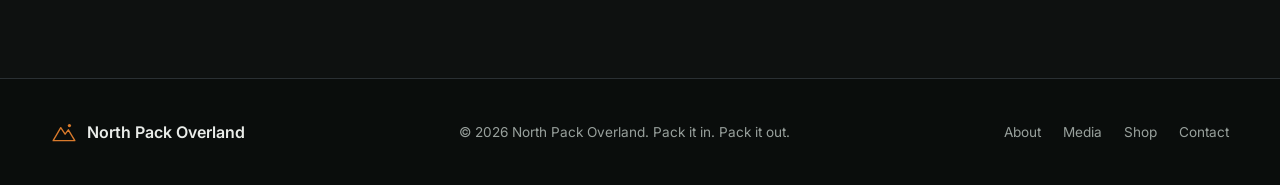
==== commit 3890282a: "Swap 'western ranges' to 'northeast' in about copy" ====
--- a/index.html
+++ b/index.html
@@ -64,7 +64,7 @@
           <h2>Made for dirt roads and long routes.</h2>
           <p>
             North Pack Overland is a media + gear project documenting the
-            rigs, routes, and rituals of overlanding the western ranges.
+            rigs, routes, and rituals of overlanding the northeast.
             We build trucks that can sleep us, feed us, and get us home —
             then we point them at the next ridgeline.
           </p>
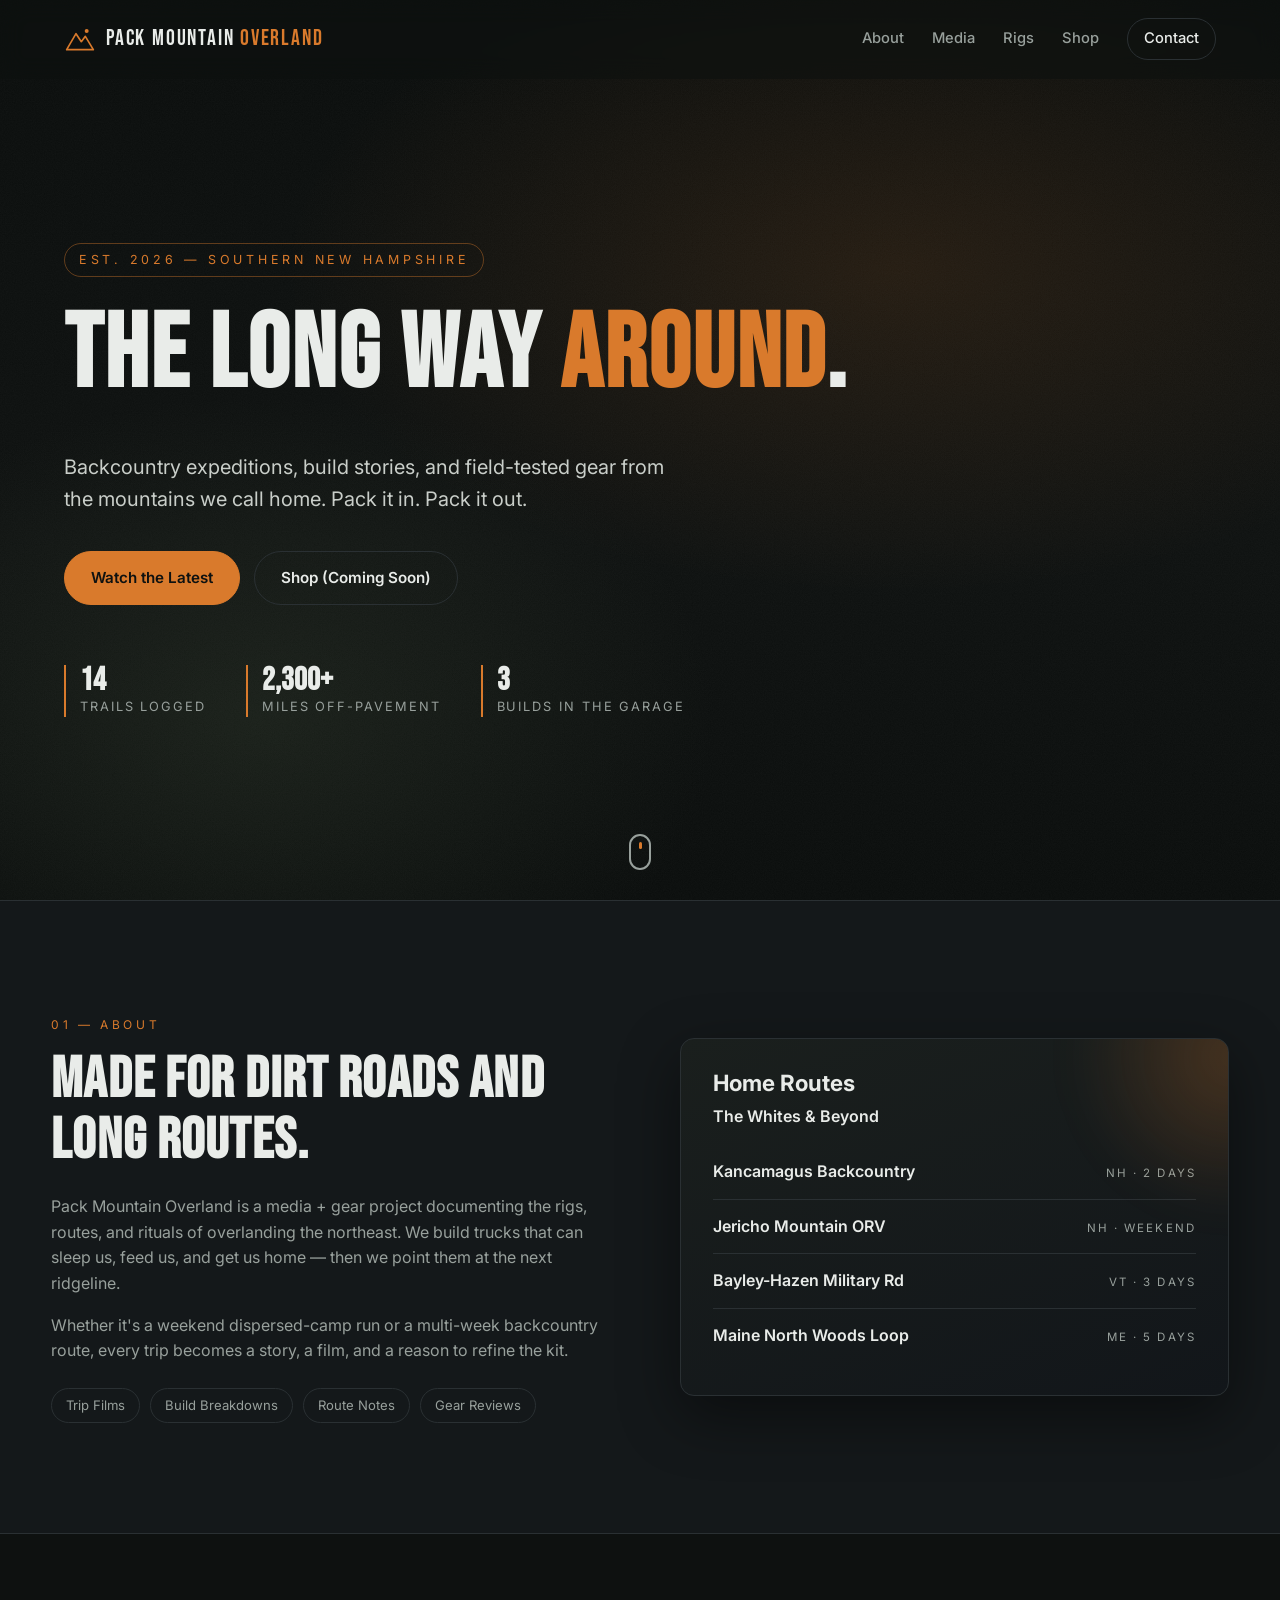
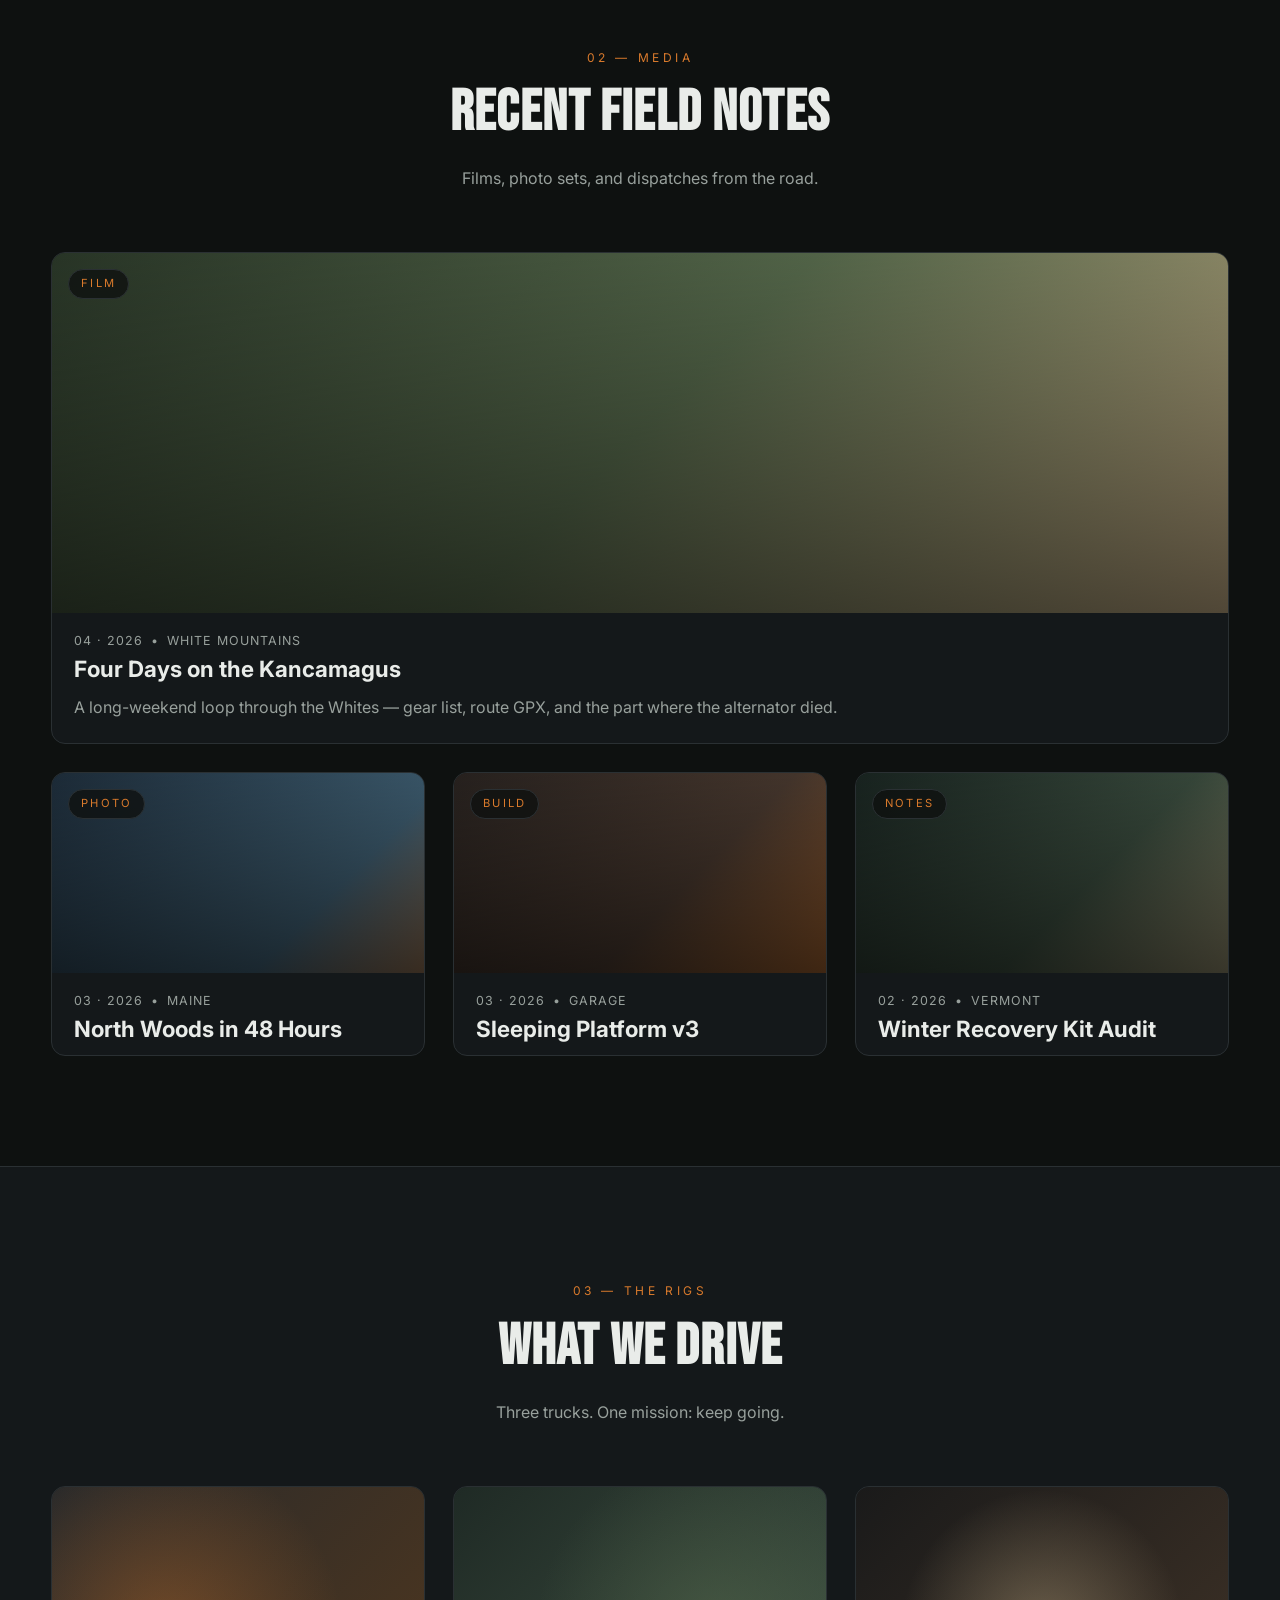
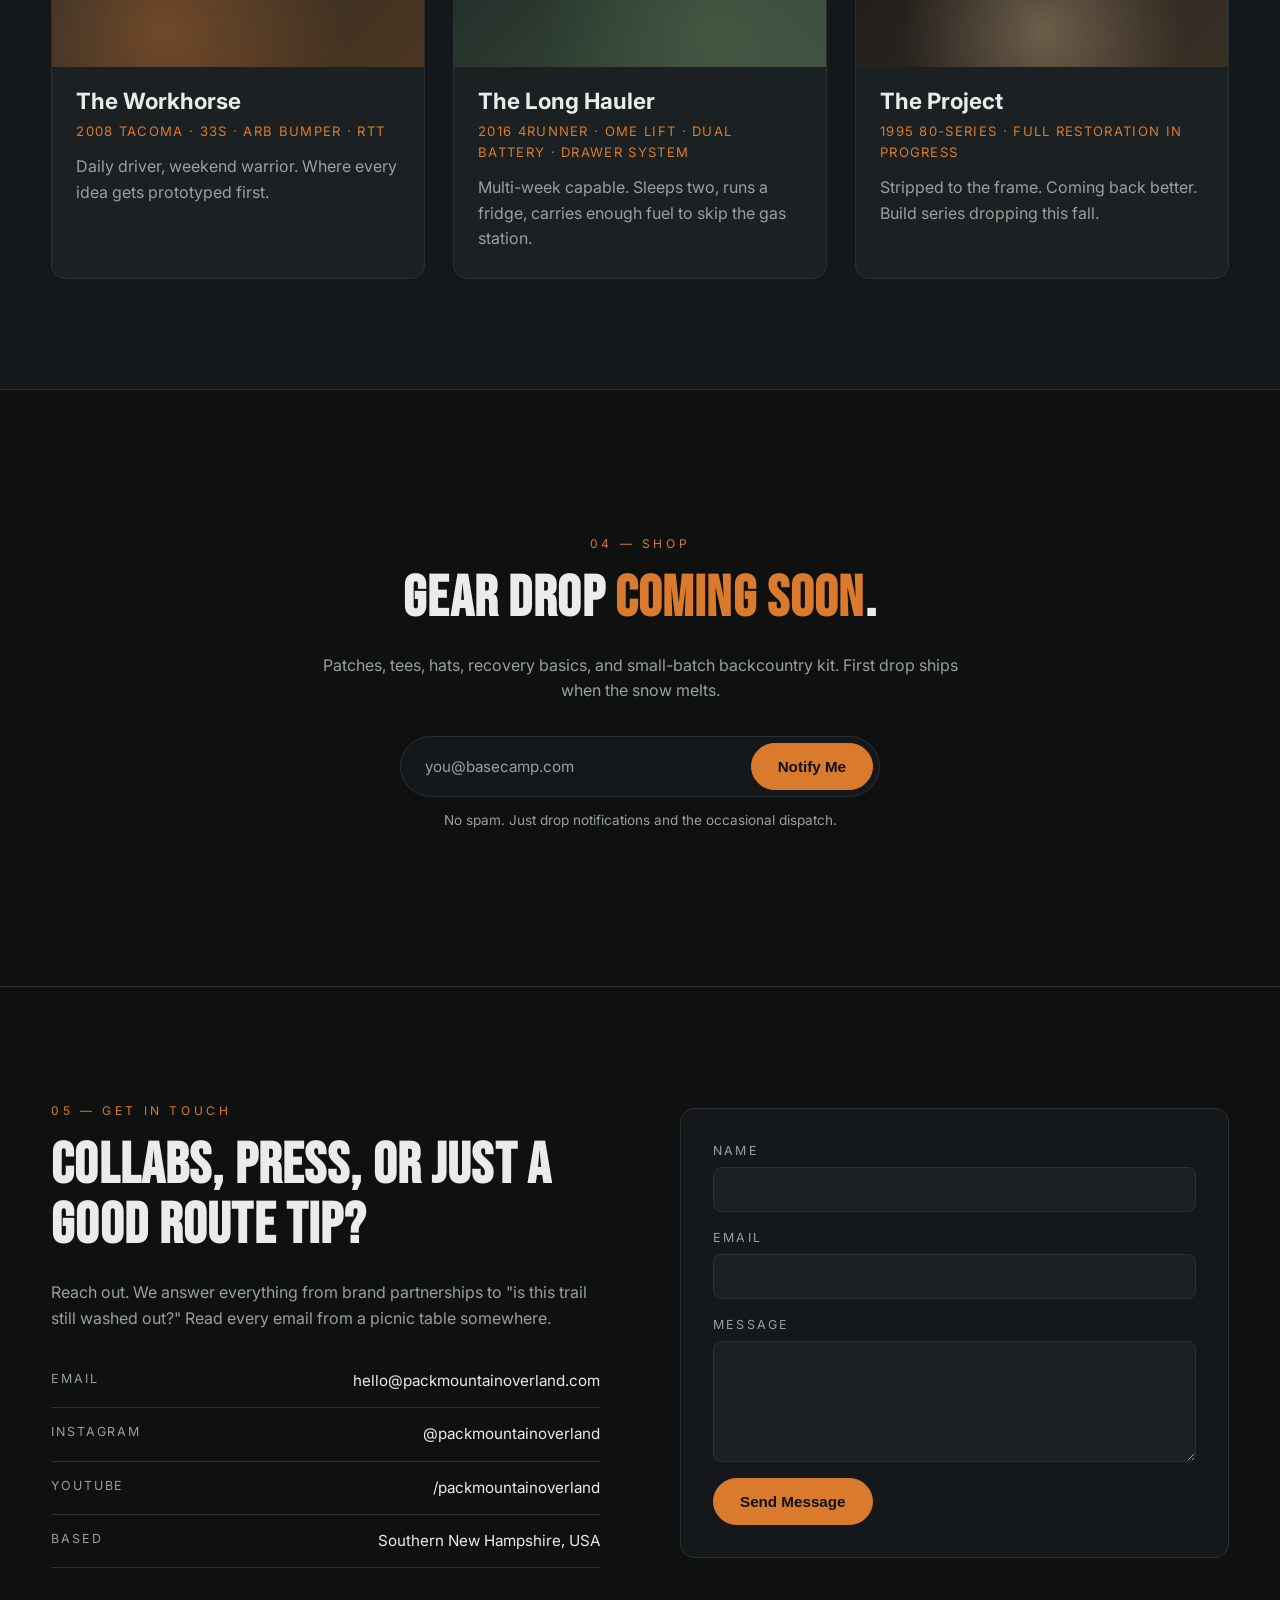
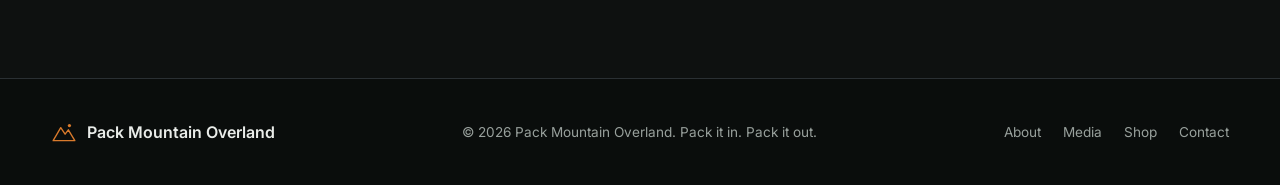
==== commit 75295a0f: "Rename to Pack Mountain Overland; remove generated topo background - Brand swap across markup, copy," ====
--- a/index.html
+++ b/index.html
@@ -3,8 +3,8 @@
 <head>
   <meta charset="UTF-8" />
   <meta name="viewport" content="width=device-width, initial-scale=1.0" />
-  <title>North Pack Overland — Built for the Backcountry</title>
-  <meta name="description" content="North Pack Overland — overlanding, offroad media, builds, and gear. Rigs built for the long way around." />
+  <title>Pack Mountain Overland — Built for the Backcountry</title>
+  <meta name="description" content="Pack Mountain Overland — overlanding, offroad media, builds, and gear. Rigs built for the long way around." />
   <link rel="preconnect" href="https://fonts.googleapis.com">
   <link rel="preconnect" href="https://fonts.gstatic.com" crossorigin>
   <link href="https://fonts.googleapis.com/css2?family=Bebas+Neue&family=Inter:wght@400;500;600;700&display=swap" rel="stylesheet">
@@ -17,7 +17,7 @@
         <polygon points="4,40 18,16 26,28 32,20 44,40" fill="none" stroke="currentColor" stroke-width="2.5" stroke-linejoin="round"/>
         <circle cx="34" cy="12" r="3" fill="currentColor"/>
       </svg>
-      <span class="brand-text">North Pack <em>Overland</em></span>
+      <span class="brand-text">Pack Mountain <em>Overland</em></span>
     </a>
     <nav class="nav-links">
       <a href="#about">About</a>
@@ -63,7 +63,7 @@
           <span class="section-tag">01 — About</span>
           <h2>Made for dirt roads and long routes.</h2>
           <p>
-            North Pack Overland is a media + gear project documenting the
+            Pack Mountain Overland is a media + gear project documenting the
             rigs, routes, and rituals of overlanding the northeast.
             We build trucks that can sleep us, feed us, and get us home —
             then we point them at the next ridgeline.
@@ -201,9 +201,9 @@
             picnic table somewhere.
           </p>
           <ul class="contact-list">
-            <li><span>Email</span><a href="mailto:hello@northpackoverland.com">hello@northpackoverland.com</a></li>
-            <li><span>Instagram</span><a href="#">@northpackoverland</a></li>
-            <li><span>YouTube</span><a href="#">/northpackoverland</a></li>
+            <li><span>Email</span><a href="mailto:hello@packmountainoverland.com">hello@packmountainoverland.com</a></li>
+            <li><span>Instagram</span><a href="#">@packmountainoverland</a></li>
+            <li><span>YouTube</span><a href="#">/packmountainoverland</a></li>
             <li><span>Based</span><span>Southern New Hampshire, USA</span></li>
           </ul>
         </div>
@@ -224,9 +224,9 @@
           <polygon points="4,40 18,16 26,28 32,20 44,40" fill="none" stroke="currentColor" stroke-width="2.5" stroke-linejoin="round"/>
           <circle cx="34" cy="12" r="3" fill="currentColor"/>
         </svg>
-        <span>North Pack Overland</span>
-      </div>
-      <p>© <span id="year"></span> North Pack Overland. Pack it in. Pack it out.</p>
+        <span>Pack Mountain Overland</span>
+      </div>
+      <p>© <span id="year"></span> Pack Mountain Overland. Pack it in. Pack it out.</p>
       <div class="footer-links">
         <a href="#about">About</a>
         <a href="#media">Media</a>
--- a/styles.css
+++ b/styles.css
@@ -102,13 +102,17 @@
     radial-gradient(60% 60% at 20% 80%, rgba(90,110,79,0.18), transparent 60%),
     linear-gradient(180deg, #0a0d0c 0%, #0e1110 60%, #0a0d0c 100%);
 }
+/* Hero background hook.
+   Drop a custom image (PNG/JPG/SVG) at assets/hero-bg.jpg and uncomment
+   the background-image line below. Tune opacity to taste. */
 .hero-topo {
   position: absolute; inset: 0;
-  background-image: url("data:image/svg+xml;utf8,<svg xmlns='http://www.w3.org/2000/svg' width='800' height='800' viewBox='0 0 800 800'><g fill='none' stroke='%23d97a2c' stroke-width='1' opacity='0.18'><path d='M-50,400 Q200,250 400,400 T850,400'/><path d='M-50,440 Q200,290 400,440 T850,440'/><path d='M-50,480 Q200,330 400,480 T850,480'/><path d='M-50,520 Q200,370 400,520 T850,520'/><path d='M-50,560 Q200,410 400,560 T850,560'/><path d='M-50,360 Q200,210 400,360 T850,360'/><path d='M-50,320 Q200,170 400,320 T850,320'/><path d='M-50,280 Q200,130 400,280 T850,280'/><path d='M-50,240 Q200,90 400,240 T850,240'/></g></svg>");
+  /* background-image: url("assets/hero-bg.jpg"); */
   background-size: cover;
-  opacity: 0.55;
+  background-position: center;
+  opacity: 0.35;
   pointer-events: none;
-  mask-image: radial-gradient(ellipse at center, black 50%, transparent 90%);
+  mask-image: radial-gradient(ellipse at center, black 40%, transparent 95%);
 }
 .hero-grain {
   position: absolute; inset: 0; pointer-events: none;
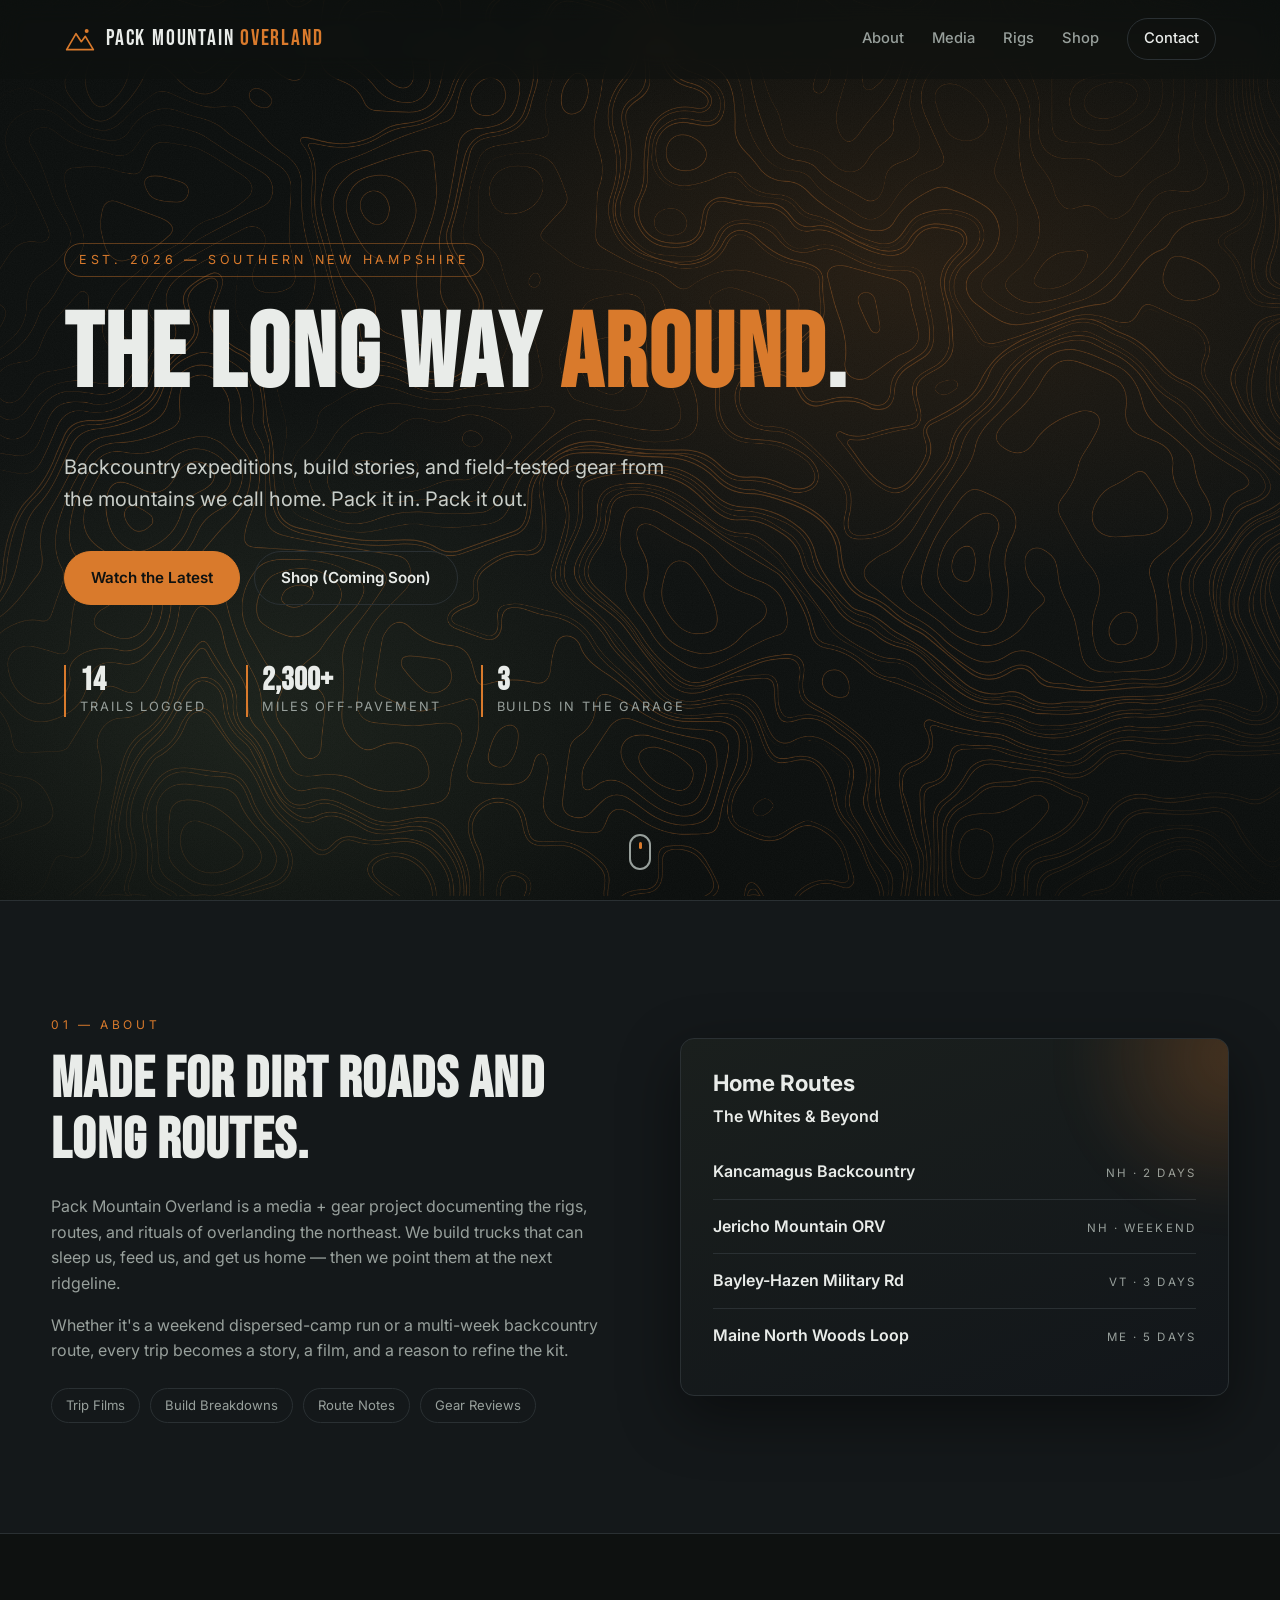
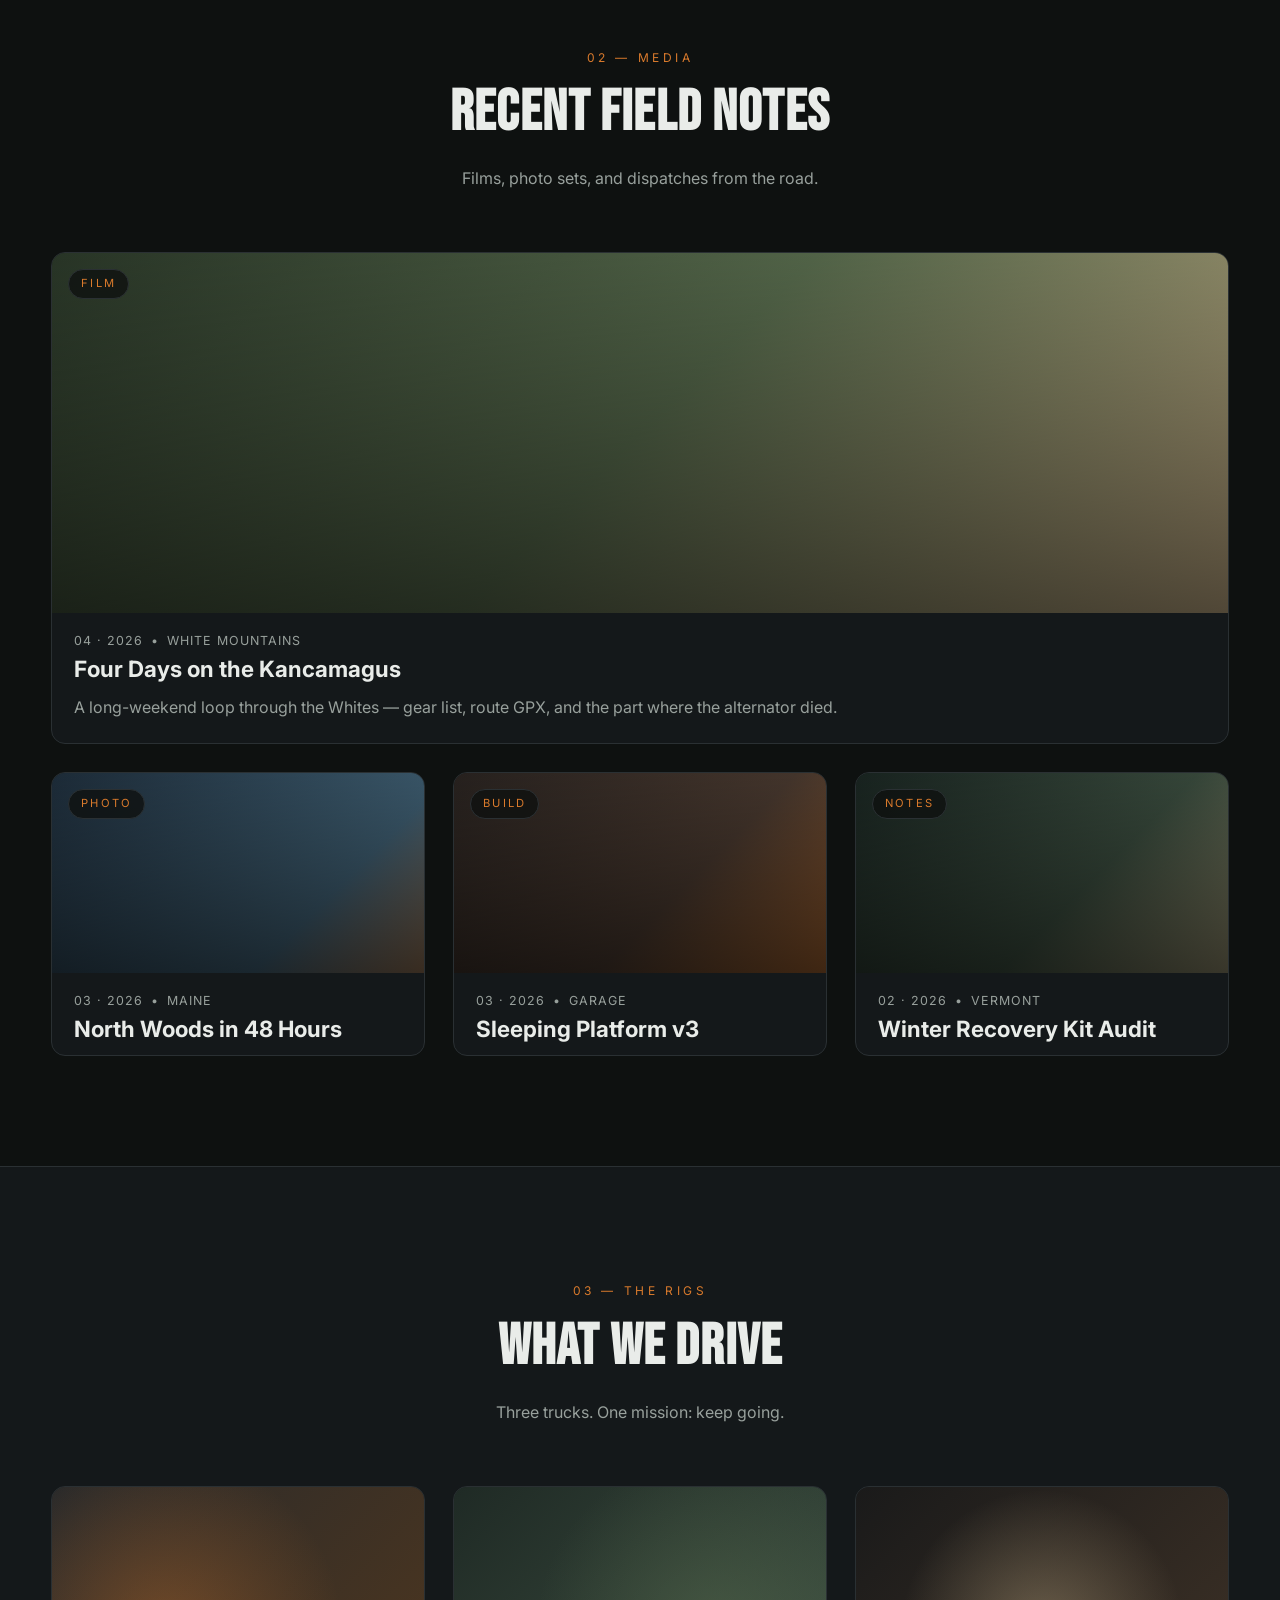
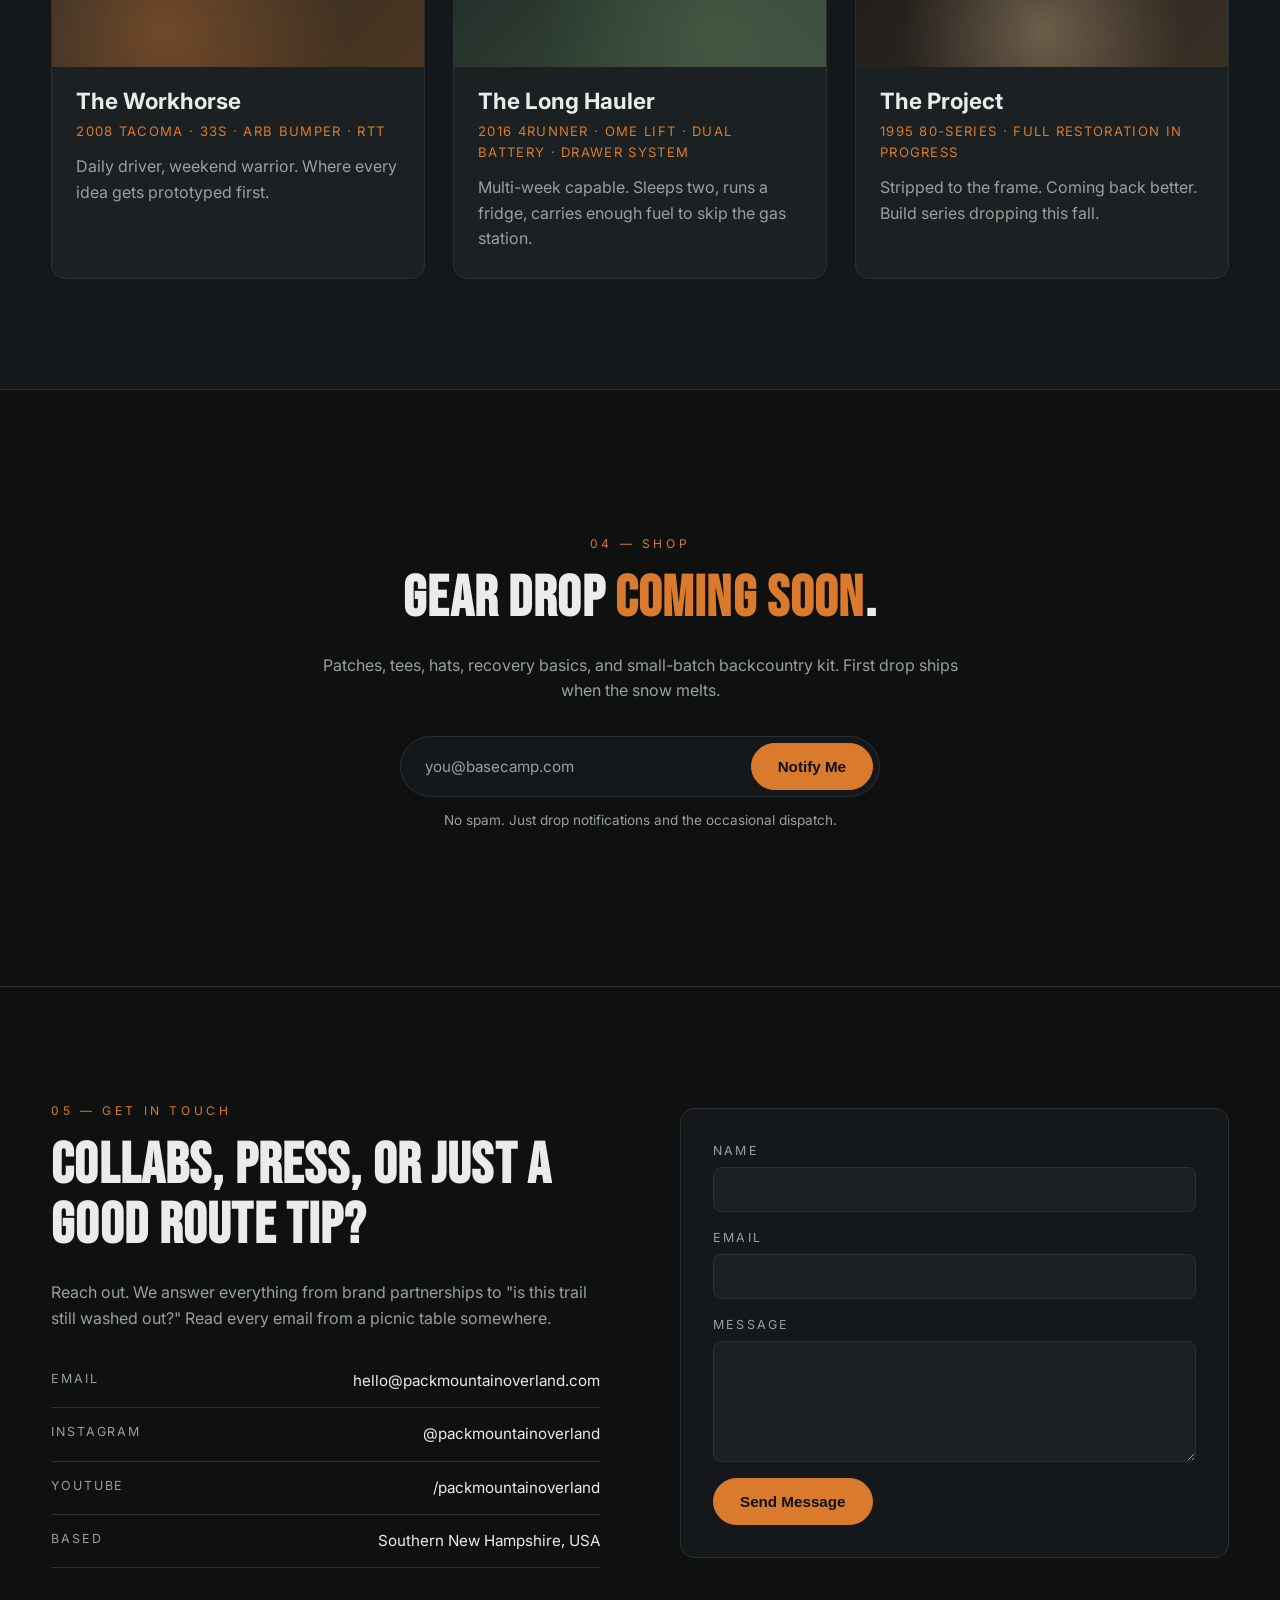
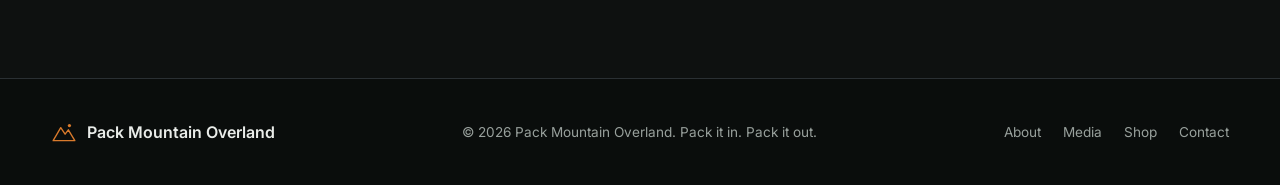
==== commit eeff1584: "Fix font flash and scroll-jump on refresh - Google Fonts: display=swap -> display=optional. If the c" ====
--- a/index.html
+++ b/index.html
@@ -7,7 +7,7 @@
   <meta name="description" content="Pack Mountain Overland — overlanding, offroad media, builds, and gear. Rigs built for the long way around." />
   <link rel="preconnect" href="https://fonts.googleapis.com">
   <link rel="preconnect" href="https://fonts.gstatic.com" crossorigin>
-  <link href="https://fonts.googleapis.com/css2?family=Bebas+Neue&family=Inter:wght@400;500;600;700&display=swap" rel="stylesheet">
+  <link href="https://fonts.googleapis.com/css2?family=Bebas+Neue&family=Inter:wght@400;500;600;700&display=optional" rel="stylesheet">
   <link rel="stylesheet" href="styles.css" />
 </head>
 <body>
--- a/styles.css
+++ b/styles.css
@@ -102,17 +102,15 @@
     radial-gradient(60% 60% at 20% 80%, rgba(90,110,79,0.18), transparent 60%),
     linear-gradient(180deg, #0a0d0c 0%, #0e1110 60%, #0a0d0c 100%);
 }
-/* Hero background hook.
-   Drop a custom image (PNG/JPG/SVG) at assets/hero-bg.jpg and uncomment
-   the background-image line below. Tune opacity to taste. */
 .hero-topo {
   position: absolute; inset: 0;
-  /* background-image: url("assets/hero-bg.jpg"); */
+  background-image: url("assets/hero-bg.png");
   background-size: cover;
   background-position: center;
-  opacity: 0.35;
+  background-repeat: no-repeat;
+  opacity: 0.32;
   pointer-events: none;
-  mask-image: radial-gradient(ellipse at center, black 40%, transparent 95%);
+  mask-image: radial-gradient(ellipse at center, black 60%, transparent 100%);
 }
 .hero-grain {
   position: absolute; inset: 0; pointer-events: none;
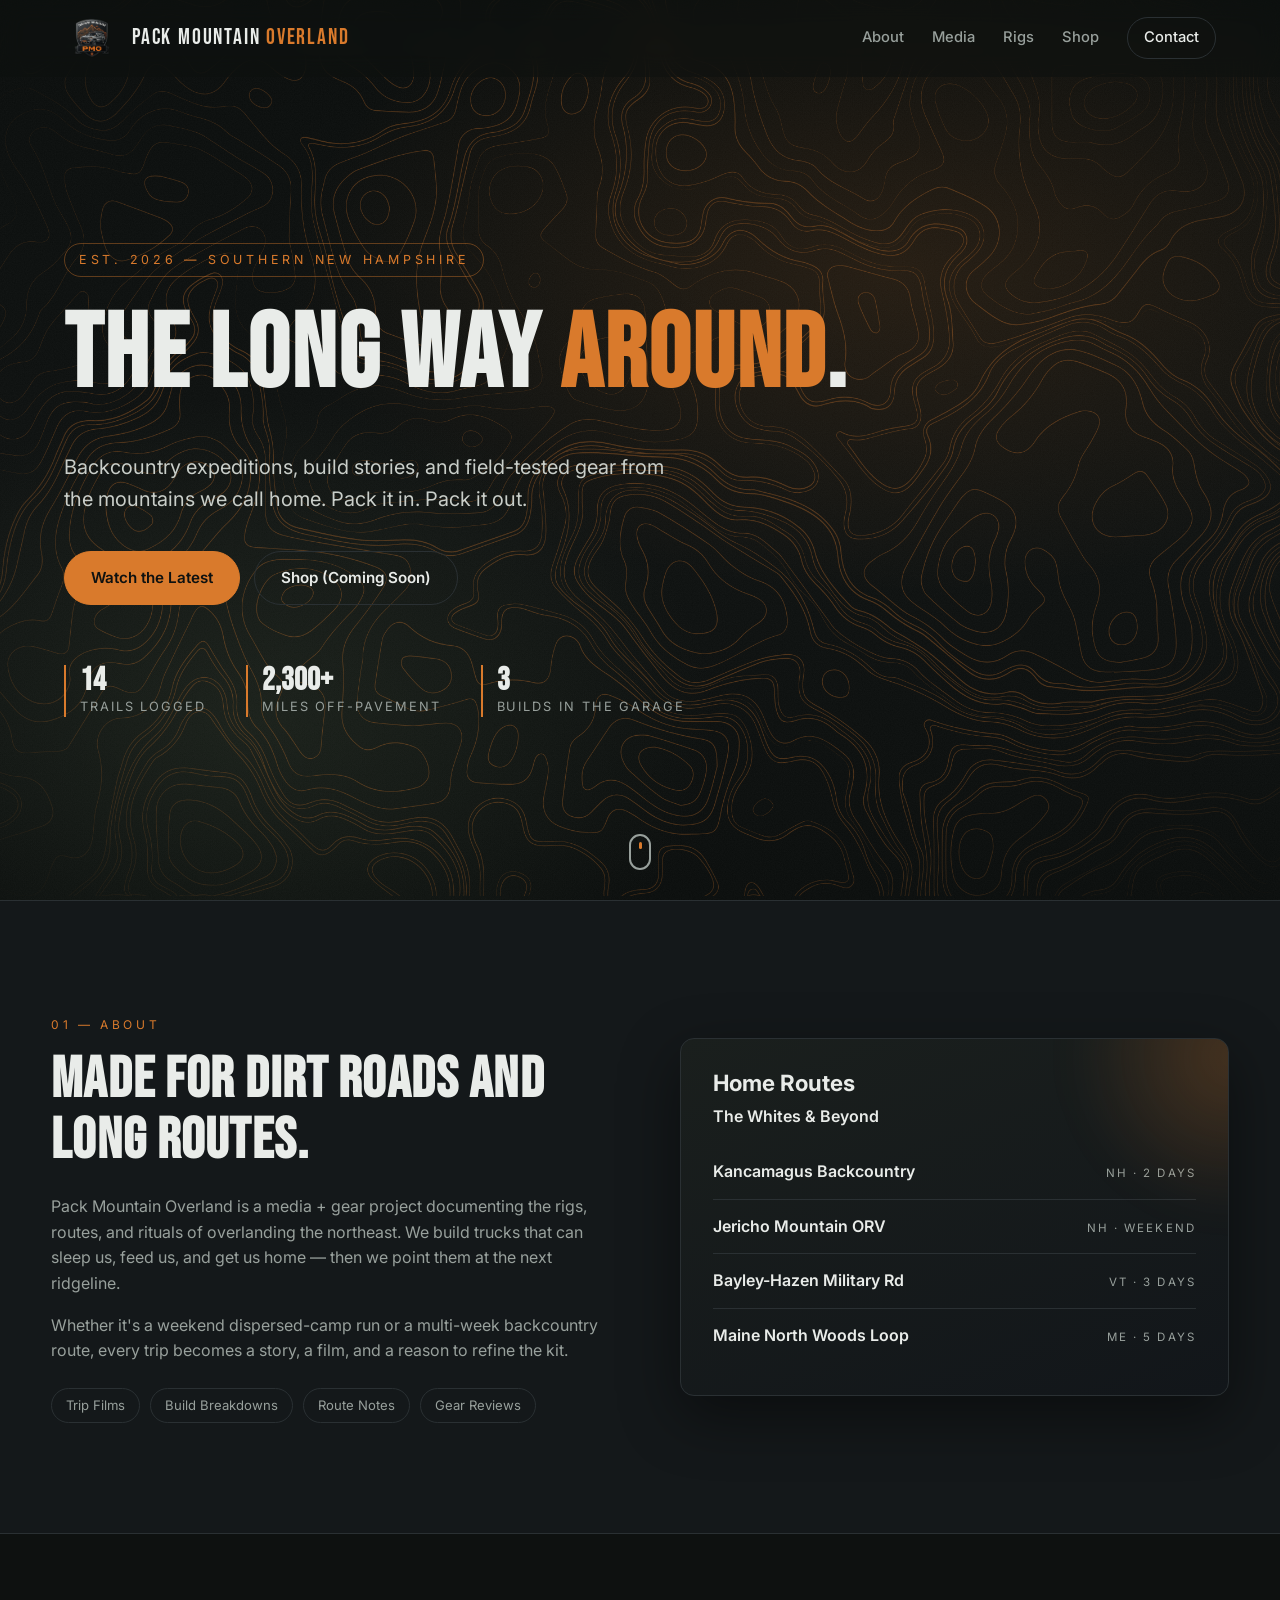
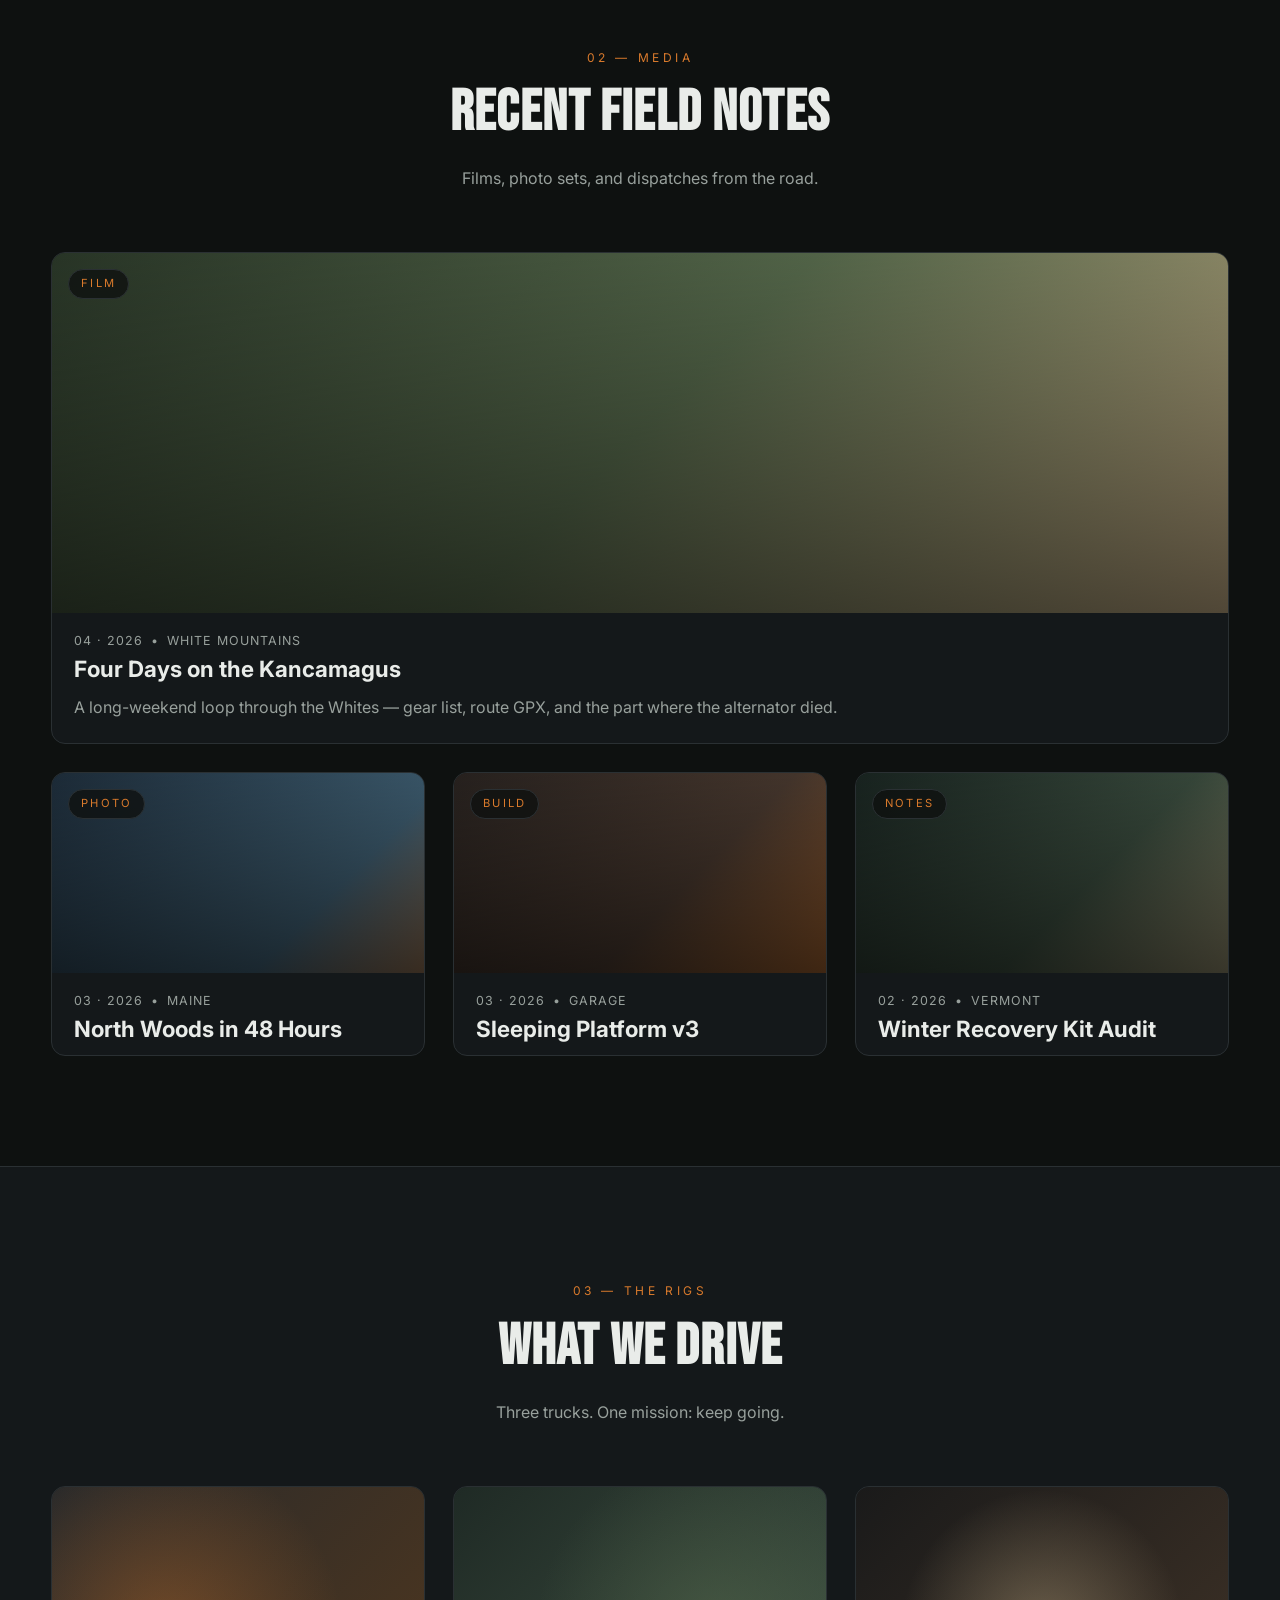
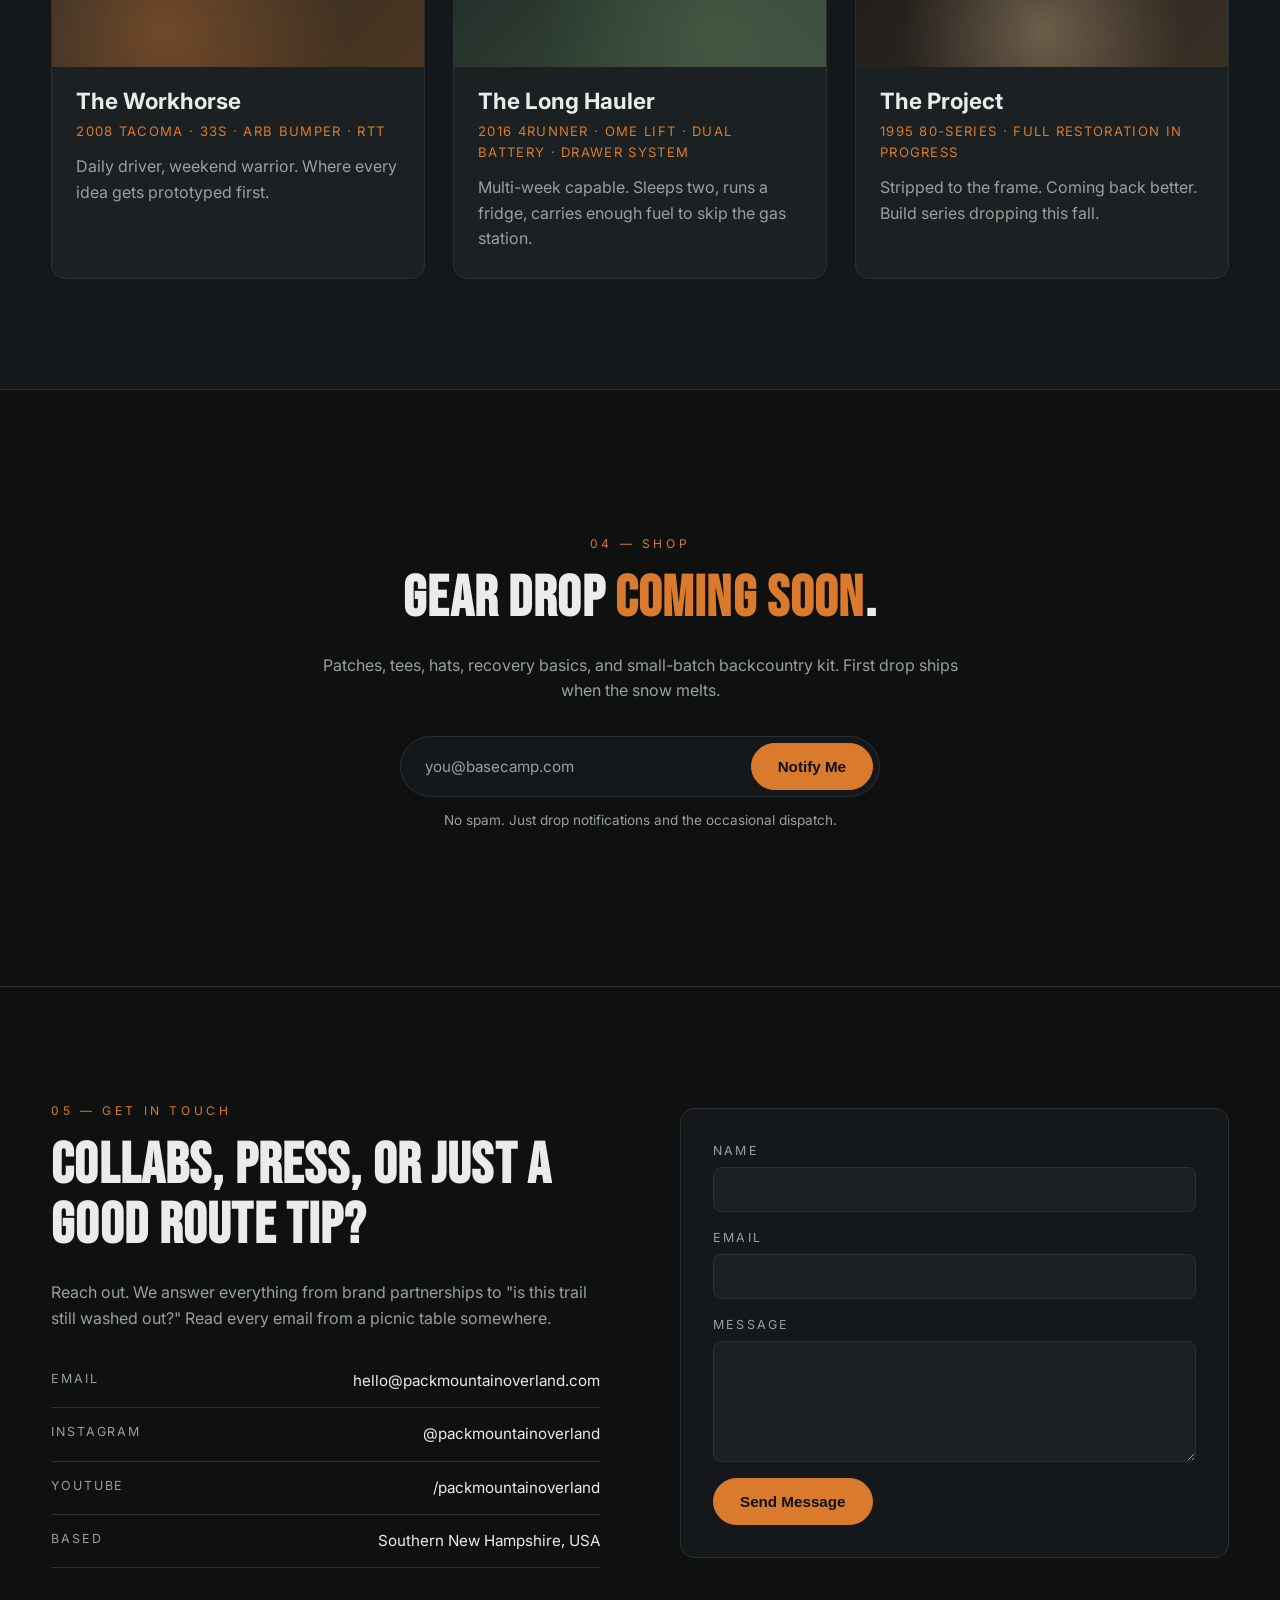
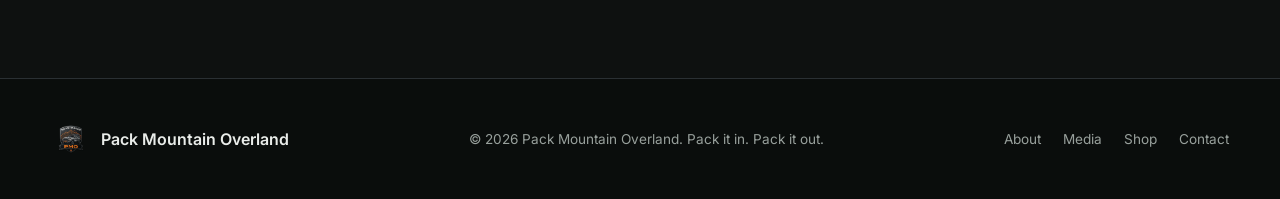
==== commit e832bfaa: "Use PMO badge as nav and footer logo - Nav: replace SVG triangle mark with the badge image at 56px  " ====
--- a/index.html
+++ b/index.html
@@ -7,16 +7,14 @@
   <meta name="description" content="Pack Mountain Overland — overlanding, offroad media, builds, and gear. Rigs built for the long way around." />
   <link rel="preconnect" href="https://fonts.googleapis.com">
   <link rel="preconnect" href="https://fonts.gstatic.com" crossorigin>
-  <link href="https://fonts.googleapis.com/css2?family=Bebas+Neue&family=Inter:wght@400;500;600;700&display=optional" rel="stylesheet">
+  <link rel="preload" as="style" href="https://fonts.googleapis.com/css2?family=Bebas+Neue&family=Inter:wght@400;500;600;700&display=block">
+  <link href="https://fonts.googleapis.com/css2?family=Bebas+Neue&family=Inter:wght@400;500;600;700&display=block" rel="stylesheet">
   <link rel="stylesheet" href="styles.css" />
 </head>
 <body>
   <header class="nav">
     <a href="#top" class="brand">
-      <svg class="brand-mark" viewBox="0 0 48 48" aria-hidden="true">
-        <polygon points="4,40 18,16 26,28 32,20 44,40" fill="none" stroke="currentColor" stroke-width="2.5" stroke-linejoin="round"/>
-        <circle cx="34" cy="12" r="3" fill="currentColor"/>
-      </svg>
+      <img src="assets/pmo-logo.png" alt="Pack Mountain Overland" class="brand-mark" />
       <span class="brand-text">Pack Mountain <em>Overland</em></span>
     </a>
     <nav class="nav-links">
@@ -220,10 +218,7 @@
   <footer class="footer">
     <div class="container footer-inner">
       <div class="footer-brand">
-        <svg class="brand-mark" viewBox="0 0 48 48" aria-hidden="true">
-          <polygon points="4,40 18,16 26,28 32,20 44,40" fill="none" stroke="currentColor" stroke-width="2.5" stroke-linejoin="round"/>
-          <circle cx="34" cy="12" r="3" fill="currentColor"/>
-        </svg>
+        <img src="assets/pmo-logo.png" alt="" class="brand-mark" />
         <span>Pack Mountain Overland</span>
       </div>
       <p>© <span id="year"></span> Pack Mountain Overland. Pack it in. Pack it out.</p>
--- a/styles.css
+++ b/styles.css
@@ -50,7 +50,7 @@
 .nav {
   position: fixed; top: 0; left: 0; right: 0; z-index: 50;
   display: flex; align-items: center; justify-content: space-between;
-  padding: 18px 5%;
+  padding: 10px 5%;
   backdrop-filter: blur(12px);
   background: rgba(14,17,16,0.55);
   border-bottom: 1px solid transparent;
@@ -60,8 +60,13 @@
   background: rgba(14,17,16,0.85);
   border-bottom-color: var(--line);
 }
-.brand { display: flex; align-items: center; gap: 10px; color: var(--text); }
-.brand-mark { width: 32px; height: 32px; color: var(--accent); }
+.brand { display: flex; align-items: center; gap: 12px; color: var(--text); }
+.brand-mark {
+  width: auto; height: 56px;
+  color: var(--accent);
+  display: block;
+  object-fit: contain;
+}
 .brand-text {
   font-family: 'Bebas Neue', sans-serif;
   font-size: 1.4rem;
@@ -389,7 +394,7 @@
   flex-wrap: wrap; gap: 20px;
 }
 .footer-brand { display: flex; align-items: center; gap: 10px; font-weight: 600; }
-.footer-brand .brand-mark { width: 26px; height: 26px; }
+.footer-brand .brand-mark { width: auto; height: 40px; }
 .footer p { margin: 0; font-size: 0.85rem; }
 .footer-links { display: flex; gap: 22px; }
 .footer-links a { font-size: 0.85rem; color: var(--muted); }
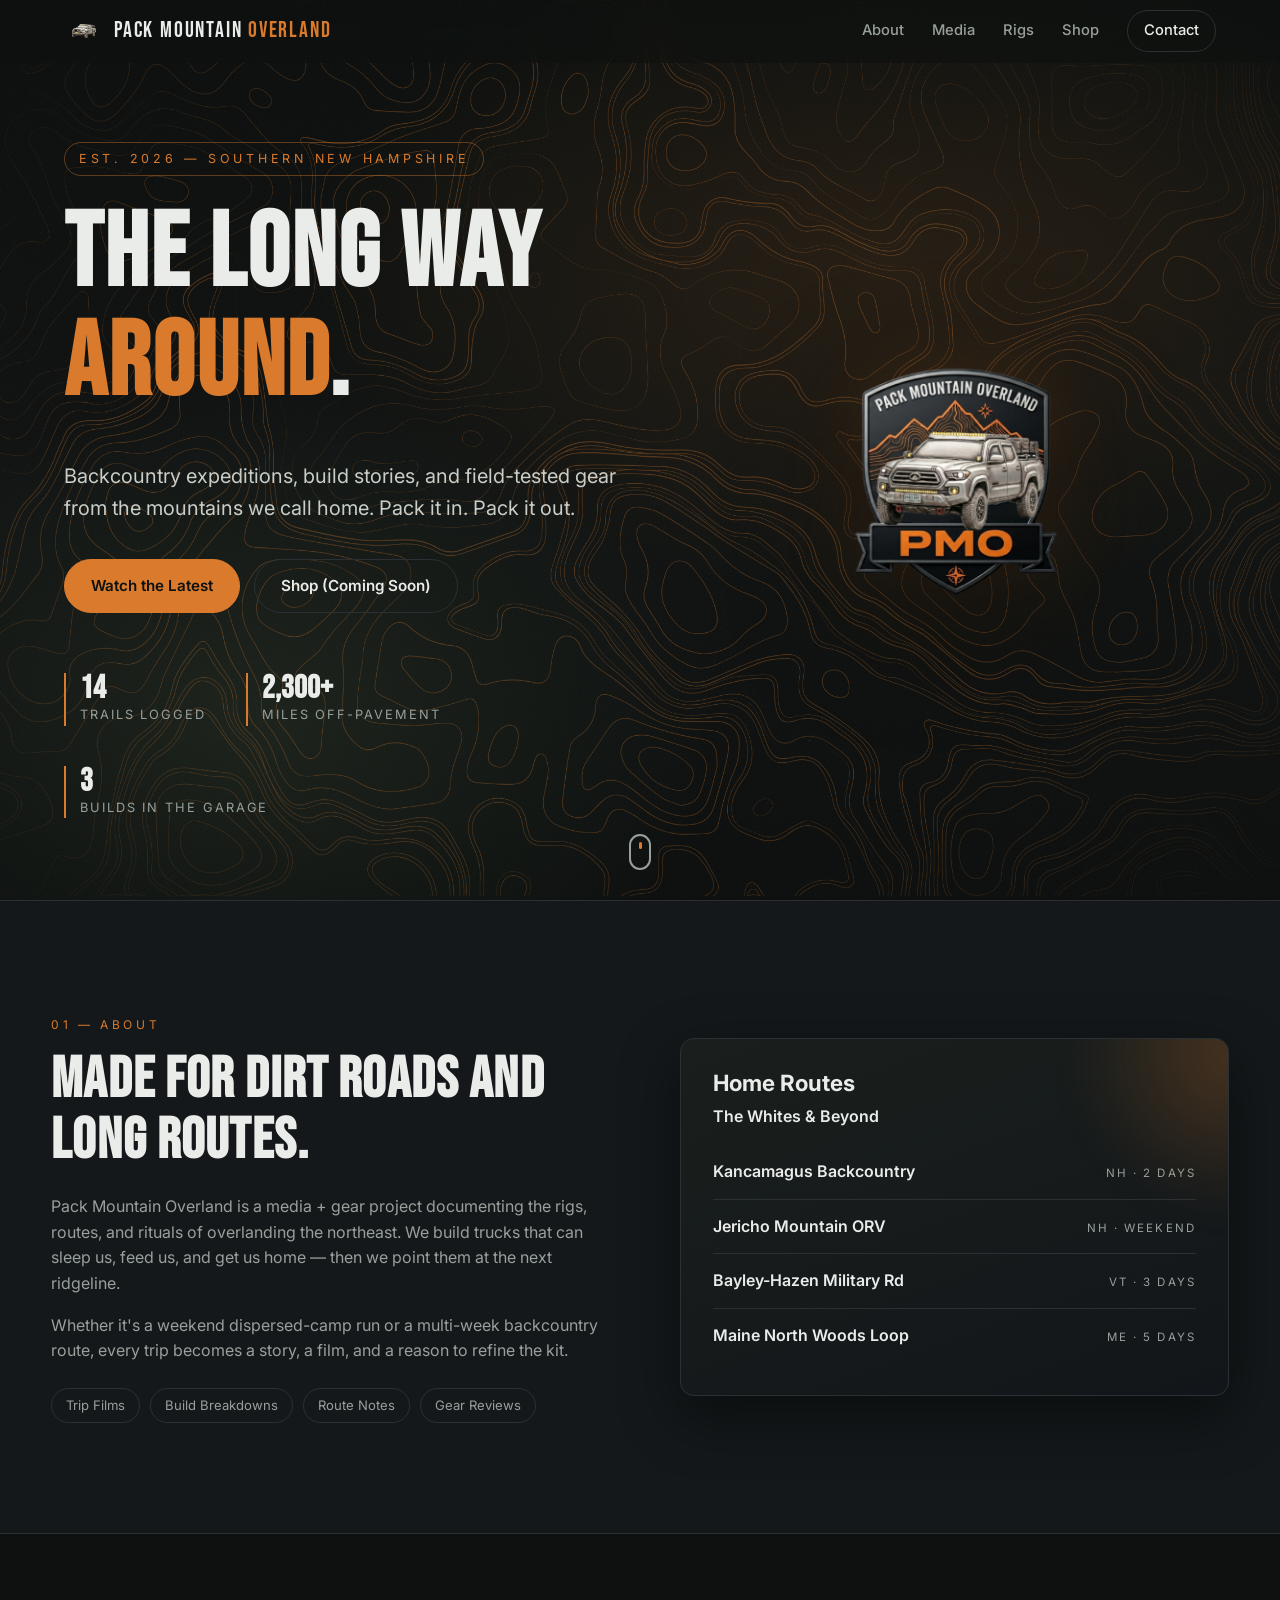
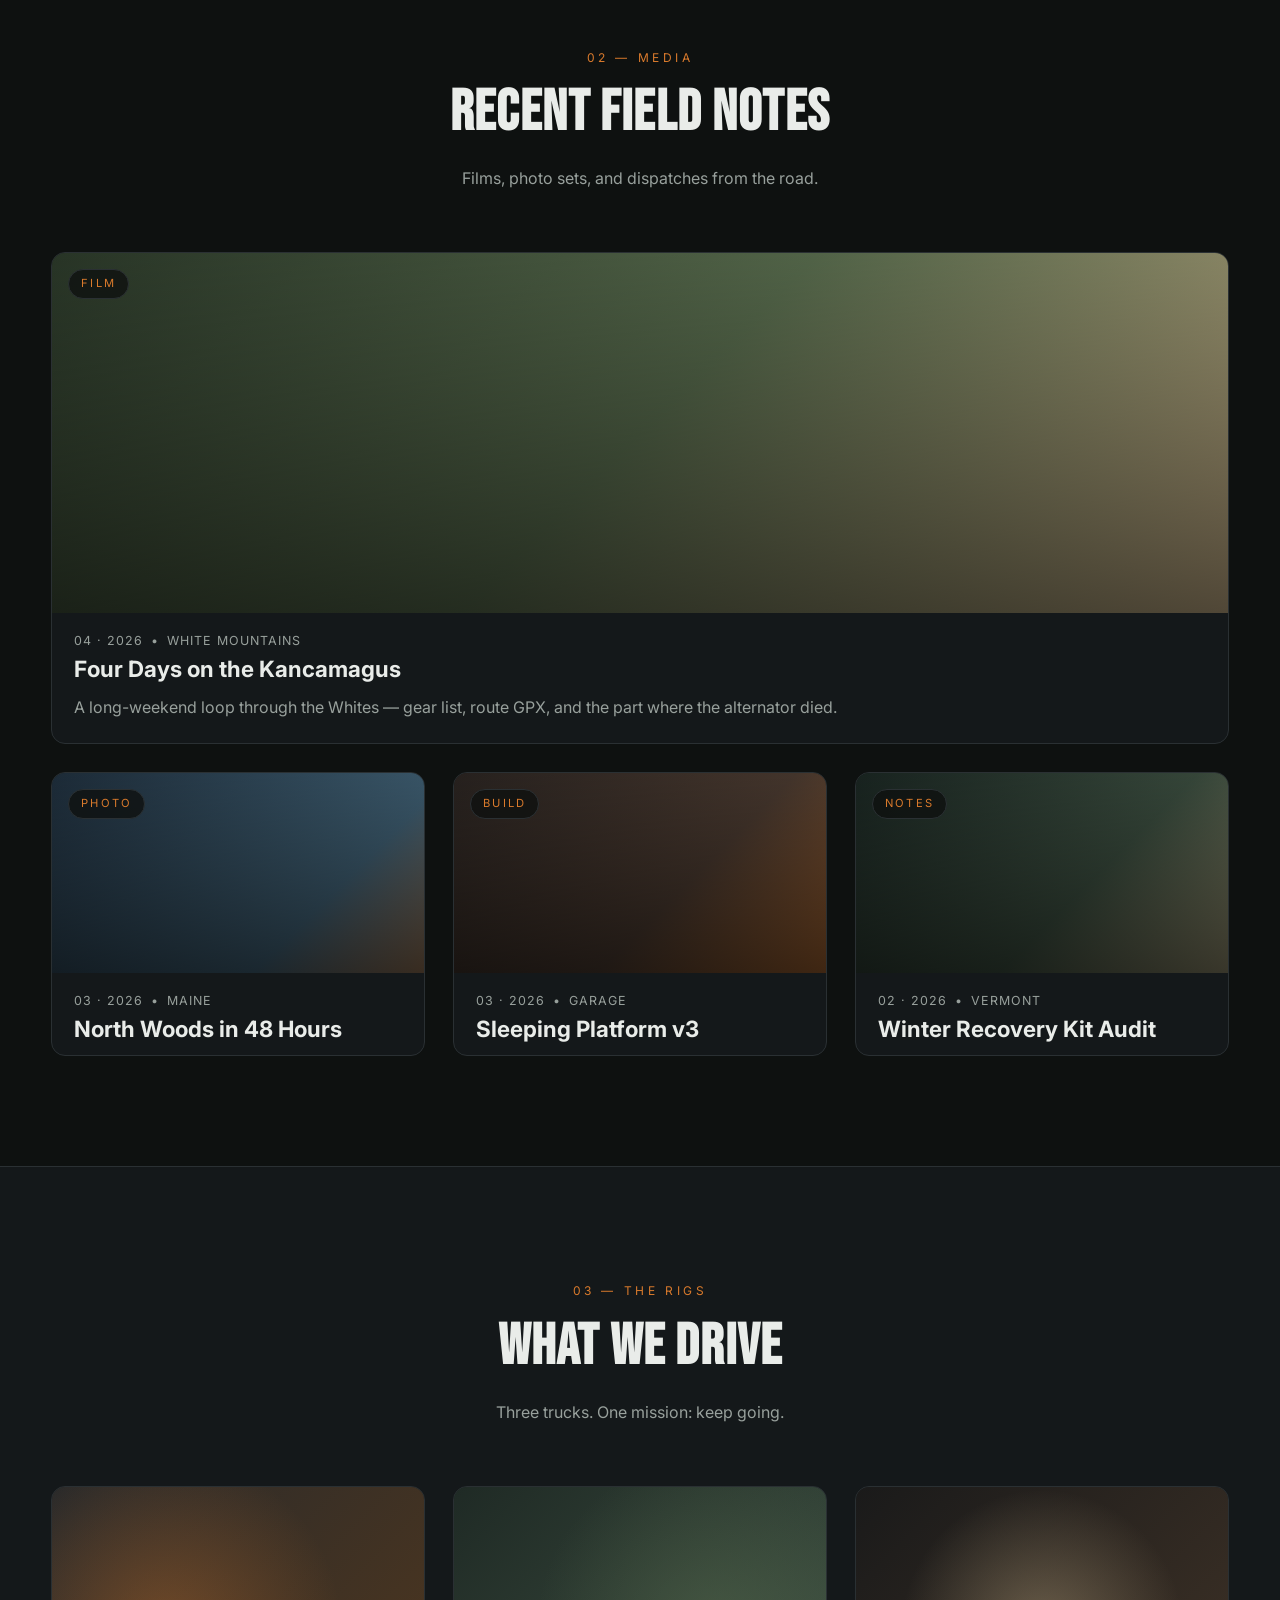
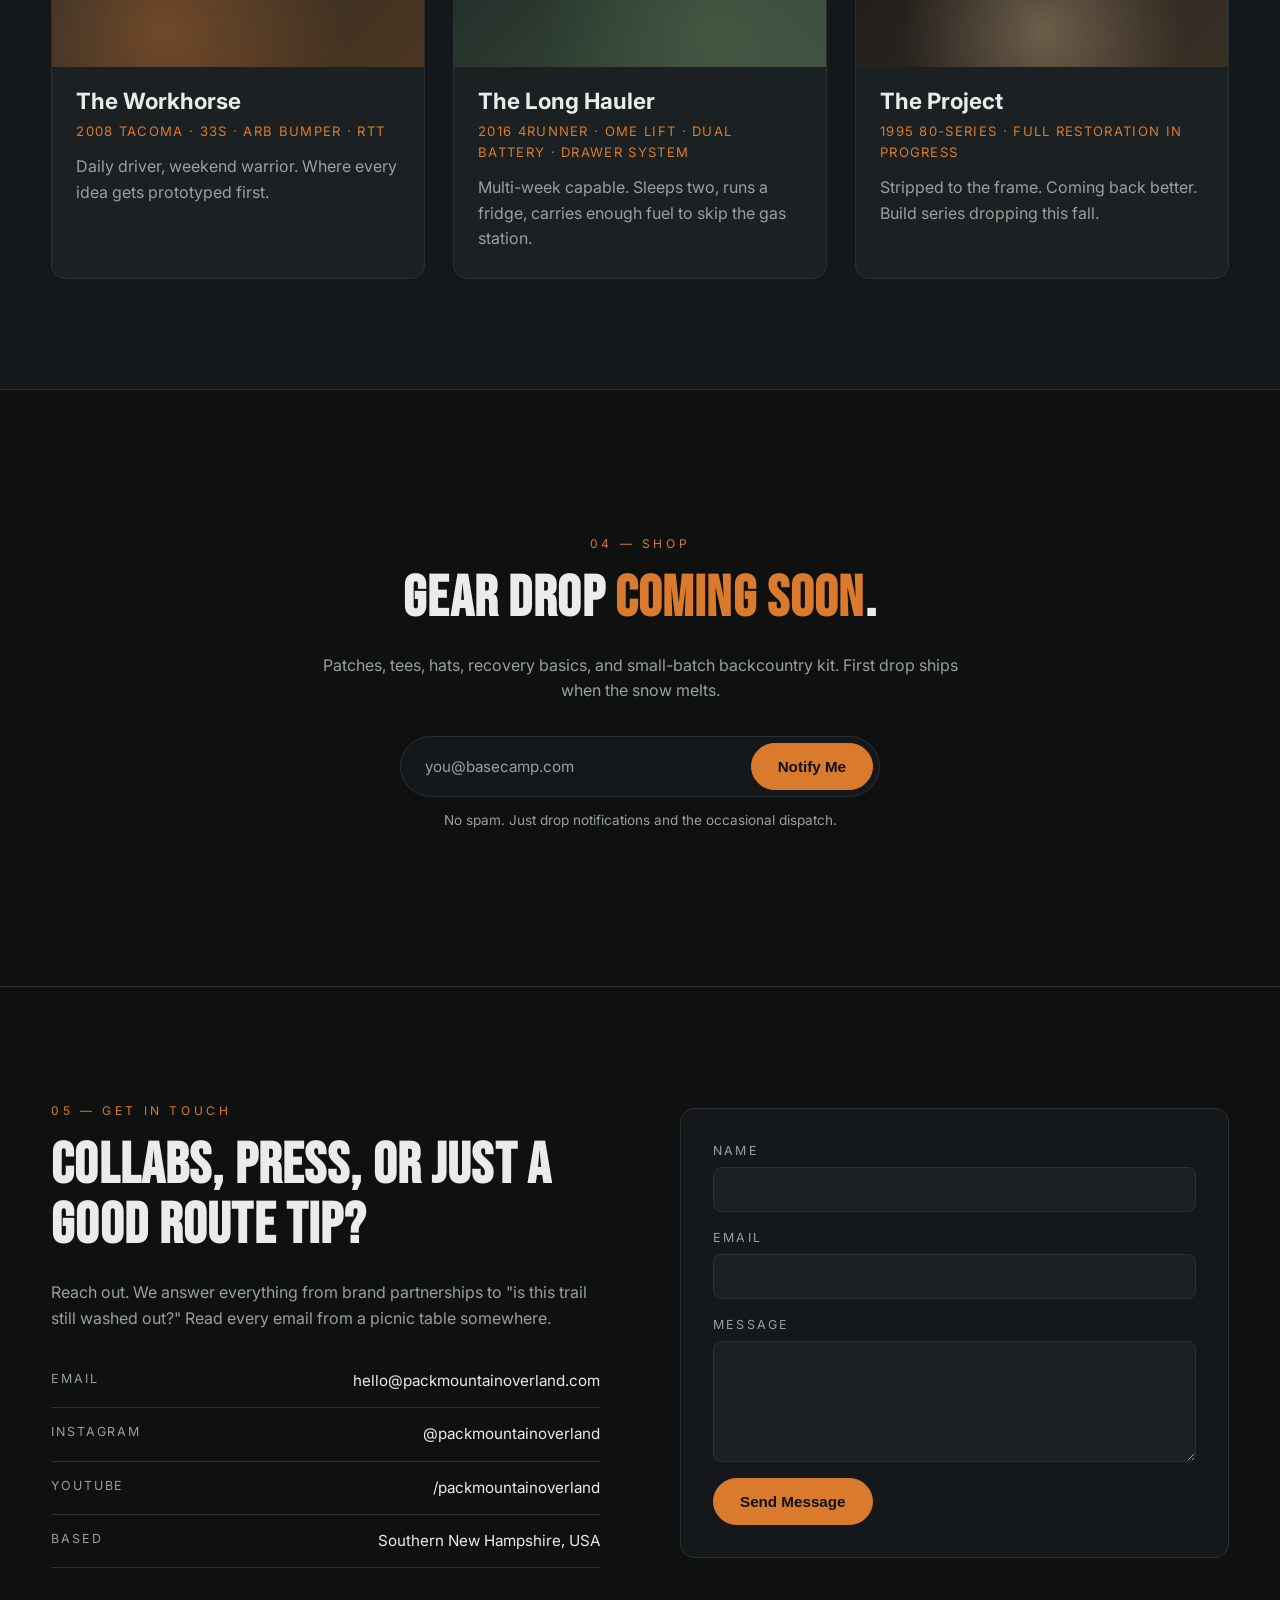
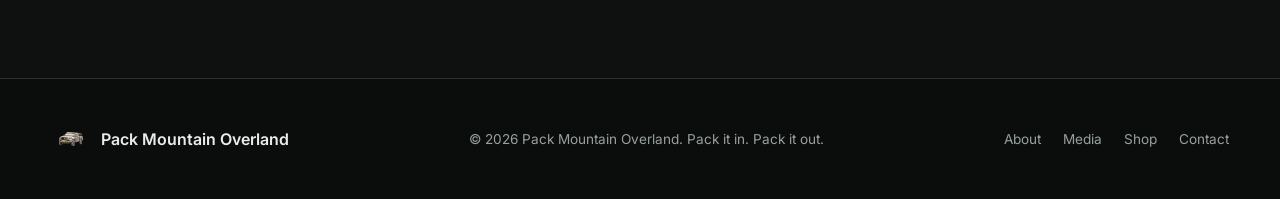
==== commit cf3dcce7: "Add PMO hero badge on right side; trim nav logo back to 40px - Hero is now a two-column layout: copy" ====
--- a/index.html
+++ b/index.html
@@ -33,21 +33,26 @@
     <section class="hero">
       <div class="hero-topo" aria-hidden="true"></div>
       <div class="hero-grain" aria-hidden="true"></div>
-      <div class="hero-inner">
-        <span class="eyebrow">Est. 2026 — Southern New Hampshire</span>
-        <h1>The long way <span class="accent">around</span>.</h1>
-        <p class="lede">
-          Backcountry expeditions, build stories, and field-tested gear from the
-          mountains we call home. Pack it in. Pack it out.
-        </p>
-        <div class="hero-cta">
-          <a href="#media" class="btn btn-primary">Watch the Latest</a>
-          <a href="#shop" class="btn btn-ghost">Shop (Coming Soon)</a>
-        </div>
-        <div class="hero-stats">
-          <div><strong>14</strong><span>Trails Logged</span></div>
-          <div><strong>2,300+</strong><span>Miles Off-Pavement</span></div>
-          <div><strong>3</strong><span>Builds in the Garage</span></div>
+      <div class="hero-layout">
+        <div class="hero-inner">
+          <span class="eyebrow">Est. 2026 — Southern New Hampshire</span>
+          <h1>The long way <span class="accent">around</span>.</h1>
+          <p class="lede">
+            Backcountry expeditions, build stories, and field-tested gear from the
+            mountains we call home. Pack it in. Pack it out.
+          </p>
+          <div class="hero-cta">
+            <a href="#media" class="btn btn-primary">Watch the Latest</a>
+            <a href="#shop" class="btn btn-ghost">Shop (Coming Soon)</a>
+          </div>
+          <div class="hero-stats">
+            <div><strong>14</strong><span>Trails Logged</span></div>
+            <div><strong>2,300+</strong><span>Miles Off-Pavement</span></div>
+            <div><strong>3</strong><span>Builds in the Garage</span></div>
+          </div>
+        </div>
+        <div class="hero-badge" aria-hidden="true">
+          <img src="assets/pmo-hero.png" alt="" />
         </div>
       </div>
       <a href="#about" class="scroll-cue" aria-label="Scroll down">
--- a/styles.css
+++ b/styles.css
@@ -60,9 +60,9 @@
   background: rgba(14,17,16,0.85);
   border-bottom-color: var(--line);
 }
-.brand { display: flex; align-items: center; gap: 12px; color: var(--text); }
+.brand { display: flex; align-items: center; gap: 10px; color: var(--text); }
 .brand-mark {
-  width: auto; height: 56px;
+  width: auto; height: 40px;
   color: var(--accent);
   display: block;
   object-fit: contain;
@@ -122,7 +122,30 @@
   background-image: url("data:image/svg+xml;utf8,<svg xmlns='http://www.w3.org/2000/svg' width='180' height='180'><filter id='n'><feTurbulence type='fractalNoise' baseFrequency='0.9' numOctaves='2' stitchTiles='stitch'/><feColorMatrix values='0 0 0 0 1  0 0 0 0 1  0 0 0 0 1  0 0 0 0.06 0'/></filter><rect width='100%' height='100%' filter='url(%23n)'/></svg>");
   opacity: 0.5;
 }
-.hero-inner { position: relative; z-index: 1; max-width: 900px; }
+.hero-layout {
+  position: relative; z-index: 1;
+  width: 100%;
+  display: grid;
+  grid-template-columns: minmax(0, 1.1fr) minmax(0, 1fr);
+  gap: 60px;
+  align-items: center;
+}
+.hero-inner { max-width: 720px; }
+.hero-badge {
+  display: flex; justify-content: center; align-items: center;
+  animation: heroFloat 7s ease-in-out infinite;
+}
+.hero-badge img {
+  width: 100%;
+  max-width: 480px;
+  height: auto;
+  filter: drop-shadow(0 30px 60px rgba(0,0,0,0.55))
+          drop-shadow(0 0 30px rgba(217,122,44,0.18));
+}
+@keyframes heroFloat {
+  0%, 100% { transform: translateY(0); }
+  50%      { transform: translateY(-10px); }
+}
 .eyebrow {
   display: inline-block;
   font-size: 0.78rem; letter-spacing: 0.3em; text-transform: uppercase;
@@ -417,6 +440,9 @@
   .nav-links.open { opacity: 1; transform: none; pointer-events: auto; }
   .nav-toggle { display: flex; }
   .two-col { grid-template-columns: 1fr; gap: 50px; }
+  .hero-layout { grid-template-columns: 1fr; gap: 30px; }
+  .hero-badge { order: -1; }
+  .hero-badge img { max-width: 280px; }
   .media-grid, .rigs-grid { grid-template-columns: 1fr; }
   .media-card.feat { grid-column: auto; }
   .media-card.feat .media-thumb { height: 220px; }
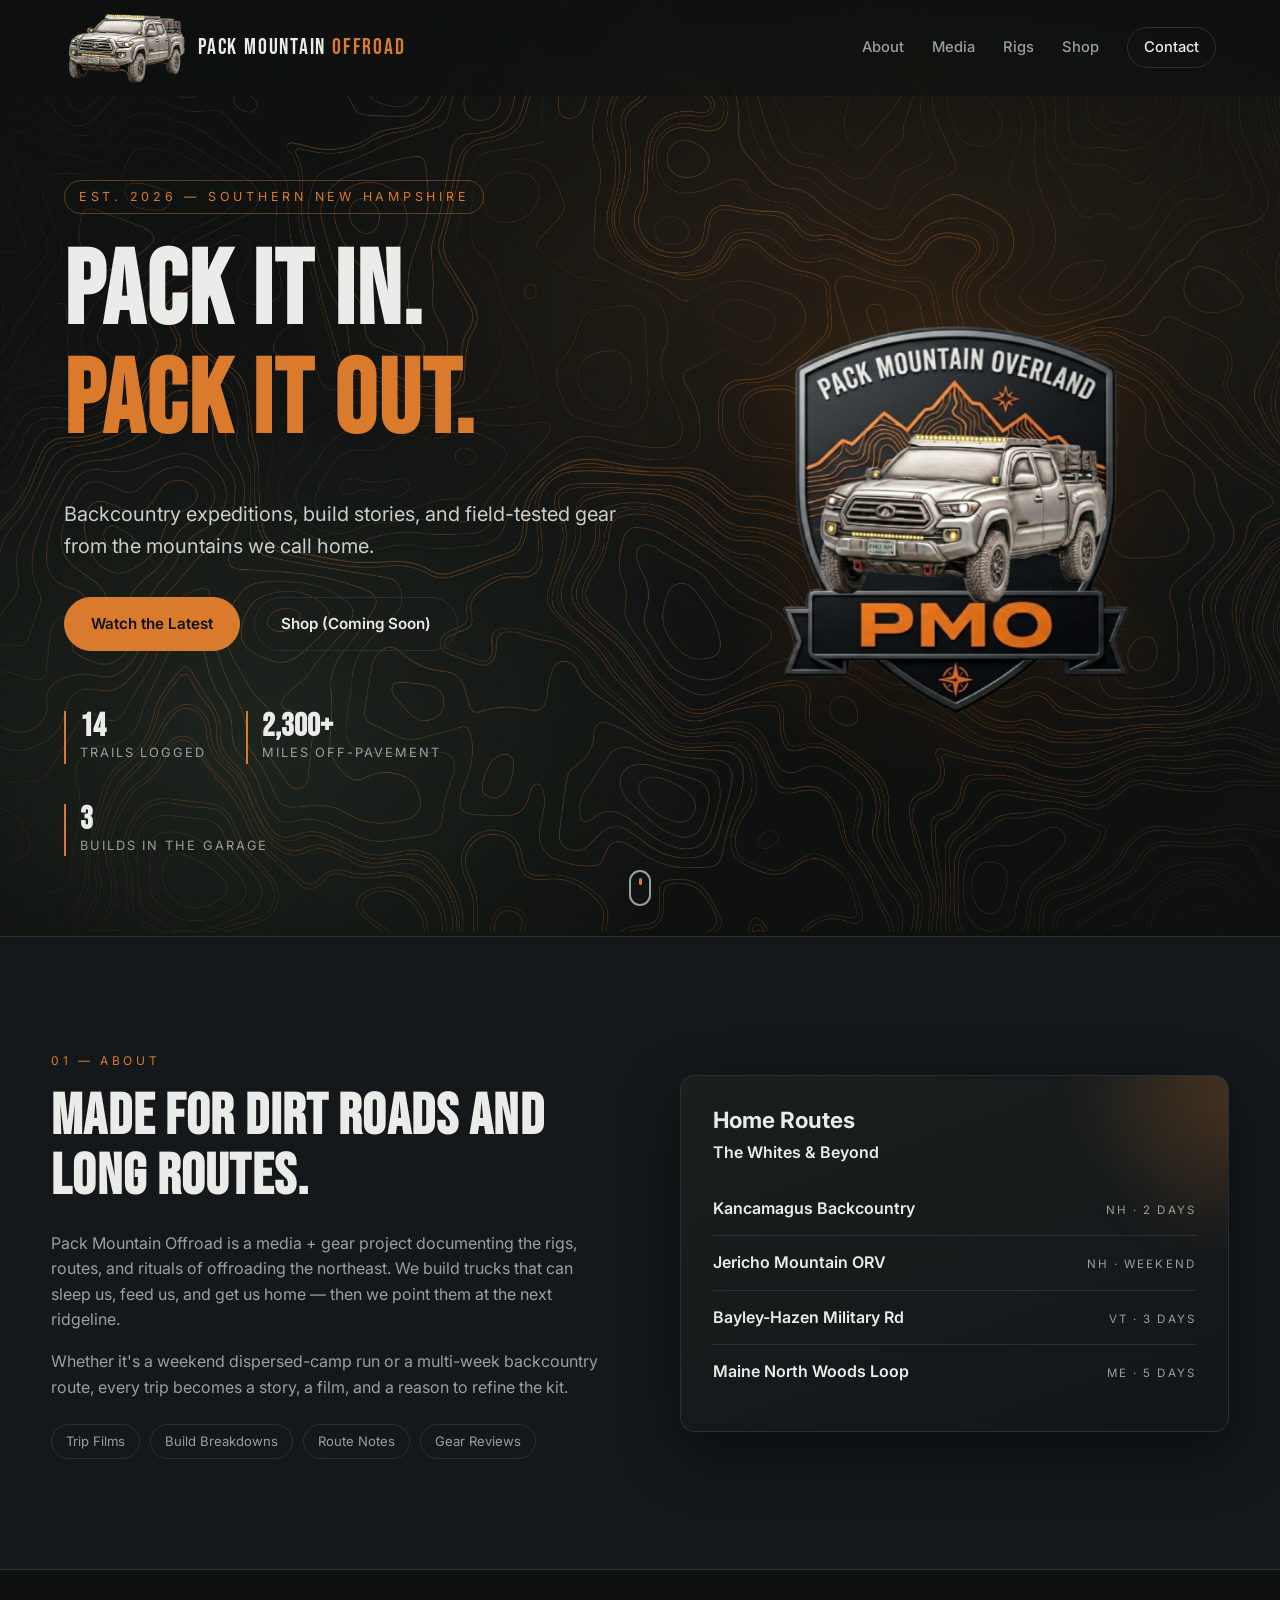
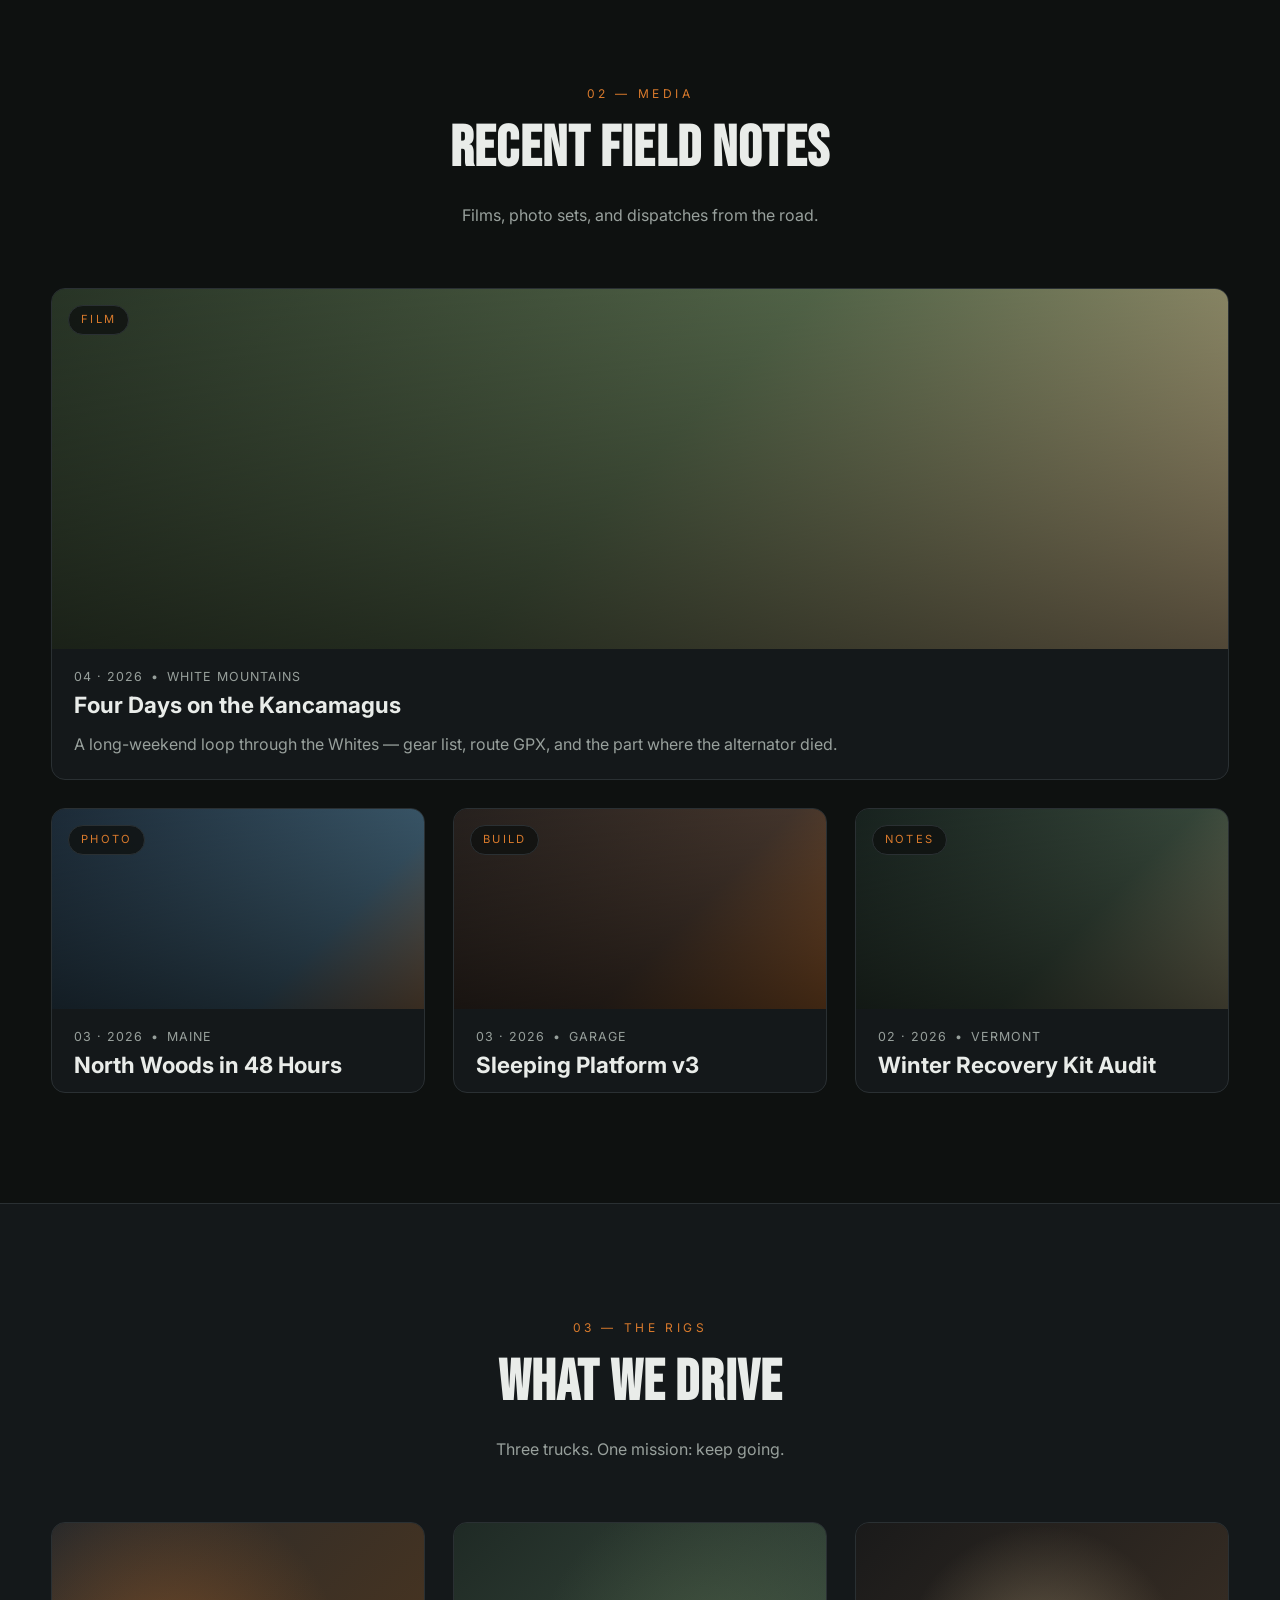
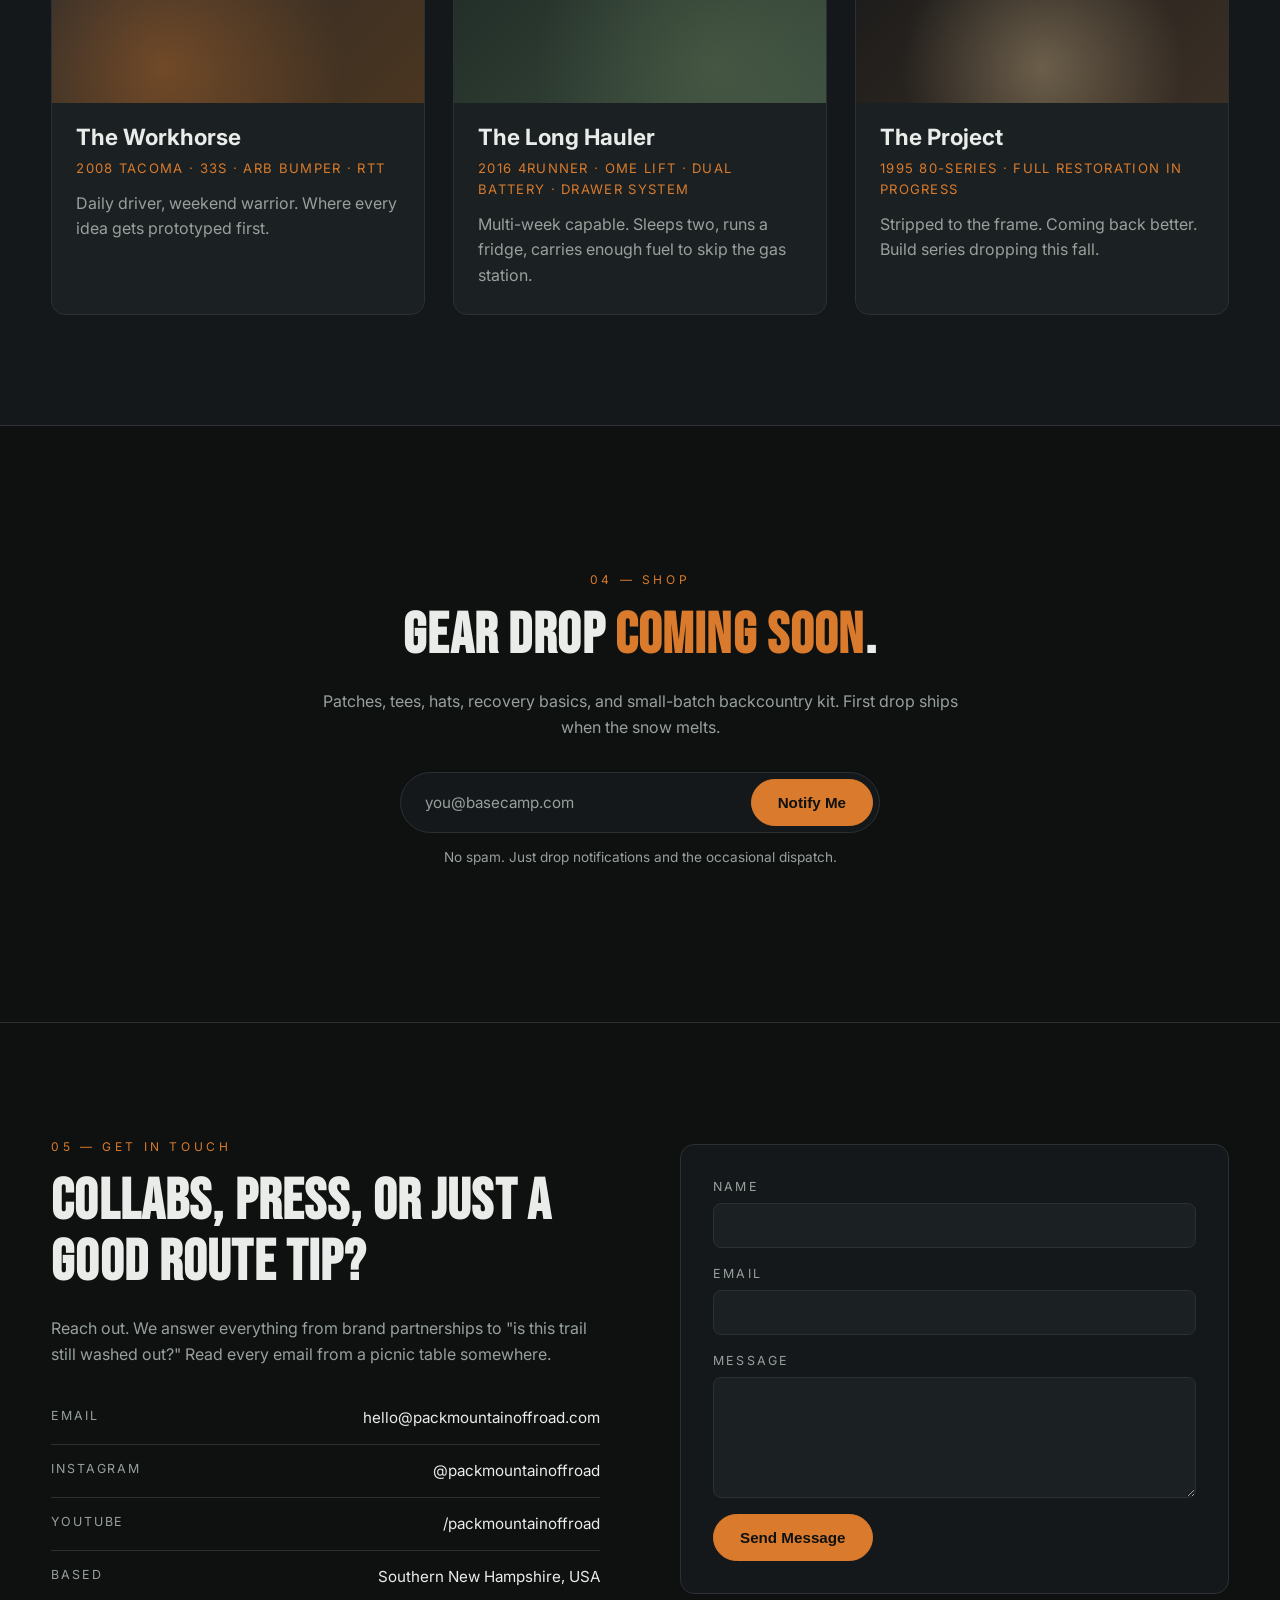
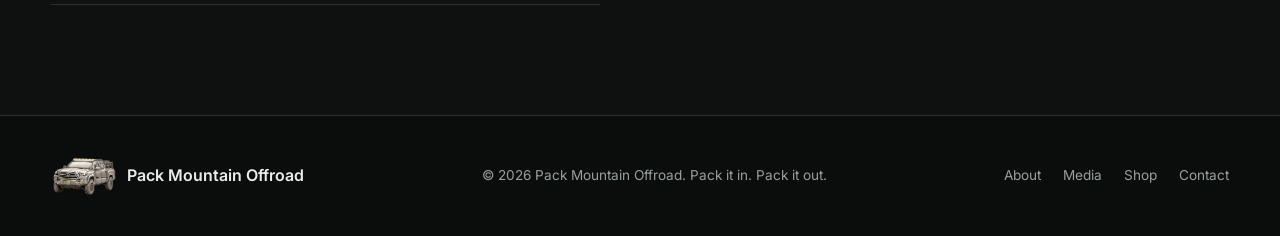
==== commit eeb4521f: "Rename to Pack Mountain Offroad; promote 'Pack it in. Pack it out.' to hero tagline - Brand: Overlan" ====
--- a/index.html
+++ b/index.html
@@ -3,8 +3,8 @@
 <head>
   <meta charset="UTF-8" />
   <meta name="viewport" content="width=device-width, initial-scale=1.0" />
-  <title>Pack Mountain Overland — Built for the Backcountry</title>
-  <meta name="description" content="Pack Mountain Overland — overlanding, offroad media, builds, and gear. Rigs built for the long way around." />
+  <title>Pack Mountain Offroad — Pack It In. Pack It Out.</title>
+  <meta name="description" content="Pack Mountain Offroad — offroad media, builds, and gear from the Northeast. Pack it in. Pack it out." />
   <link rel="preconnect" href="https://fonts.googleapis.com">
   <link rel="preconnect" href="https://fonts.gstatic.com" crossorigin>
   <link rel="preload" as="style" href="https://fonts.googleapis.com/css2?family=Bebas+Neue&family=Inter:wght@400;500;600;700&display=block">
@@ -14,8 +14,8 @@
 <body>
   <header class="nav">
     <a href="#top" class="brand">
-      <img src="assets/pmo-logo.png" alt="Pack Mountain Overland" class="brand-mark" />
-      <span class="brand-text">Pack Mountain <em>Overland</em></span>
+      <img src="assets/pmo-logo.png" alt="Pack Mountain Offroad" class="brand-mark" />
+      <span class="brand-text">Pack Mountain <em>Offroad</em></span>
     </a>
     <nav class="nav-links">
       <a href="#about">About</a>
@@ -36,10 +36,10 @@
       <div class="hero-layout">
         <div class="hero-inner">
           <span class="eyebrow">Est. 2026 — Southern New Hampshire</span>
-          <h1>The long way <span class="accent">around</span>.</h1>
+          <h1>Pack it in.<br/><span class="accent">Pack it out.</span></h1>
           <p class="lede">
-            Backcountry expeditions, build stories, and field-tested gear from the
-            mountains we call home. Pack it in. Pack it out.
+            Backcountry expeditions, build stories, and field-tested gear from
+            the mountains we call home.
           </p>
           <div class="hero-cta">
             <a href="#media" class="btn btn-primary">Watch the Latest</a>
@@ -66,8 +66,8 @@
           <span class="section-tag">01 — About</span>
           <h2>Made for dirt roads and long routes.</h2>
           <p>
-            Pack Mountain Overland is a media + gear project documenting the
-            rigs, routes, and rituals of overlanding the northeast.
+            Pack Mountain Offroad is a media + gear project documenting the
+            rigs, routes, and rituals of offroading the northeast.
             We build trucks that can sleep us, feed us, and get us home —
             then we point them at the next ridgeline.
           </p>
@@ -204,9 +204,9 @@
             picnic table somewhere.
           </p>
           <ul class="contact-list">
-            <li><span>Email</span><a href="mailto:hello@packmountainoverland.com">hello@packmountainoverland.com</a></li>
-            <li><span>Instagram</span><a href="#">@packmountainoverland</a></li>
-            <li><span>YouTube</span><a href="#">/packmountainoverland</a></li>
+            <li><span>Email</span><a href="mailto:hello@packmountainoffroad.com">hello@packmountainoffroad.com</a></li>
+            <li><span>Instagram</span><a href="#">@packmountainoffroad</a></li>
+            <li><span>YouTube</span><a href="#">/packmountainoffroad</a></li>
             <li><span>Based</span><span>Southern New Hampshire, USA</span></li>
           </ul>
         </div>
@@ -224,9 +224,9 @@
     <div class="container footer-inner">
       <div class="footer-brand">
         <img src="assets/pmo-logo.png" alt="" class="brand-mark" />
-        <span>Pack Mountain Overland</span>
-      </div>
-      <p>© <span id="year"></span> Pack Mountain Overland. Pack it in. Pack it out.</p>
+        <span>Pack Mountain Offroad</span>
+      </div>
+      <p>© <span id="year"></span> Pack Mountain Offroad. Pack it in. Pack it out.</p>
       <div class="footer-links">
         <a href="#about">About</a>
         <a href="#media">Media</a>
--- a/styles.css
+++ b/styles.css
@@ -62,7 +62,7 @@
 }
 .brand { display: flex; align-items: center; gap: 10px; color: var(--text); }
 .brand-mark {
-  width: auto; height: 40px;
+  width: auto; height: 75px;
   color: var(--accent);
   display: block;
   object-fit: contain;
@@ -100,7 +100,7 @@
 .hero {
   position: relative; min-height: 100vh;
   display: flex; align-items: center;
-  padding: 140px 5% 80px;
+  padding: 180px 5% 80px;
   overflow: hidden;
   background:
     radial-gradient(80% 60% at 70% 30%, rgba(217,122,44,0.12), transparent 60%),
@@ -133,11 +133,10 @@
 .hero-inner { max-width: 720px; }
 .hero-badge {
   display: flex; justify-content: center; align-items: center;
-  animation: heroFloat 7s ease-in-out infinite;
 }
 .hero-badge img {
   width: 100%;
-  max-width: 480px;
+  max-width: 360px;
   height: auto;
   filter: drop-shadow(0 30px 60px rgba(0,0,0,0.55))
           drop-shadow(0 0 30px rgba(217,122,44,0.18));
@@ -430,7 +429,7 @@
 /* ---------- RESPONSIVE ---------- */
 @media (max-width: 900px) {
   .nav-links {
-    position: fixed; top: 70px; right: 5%; left: 5%;
+    position: fixed; top: 110px; right: 5%; left: 5%;
     flex-direction: column; gap: 18px;
     background: rgba(14,17,16,0.97);
     border: 1px solid var(--line); border-radius: var(--radius);
